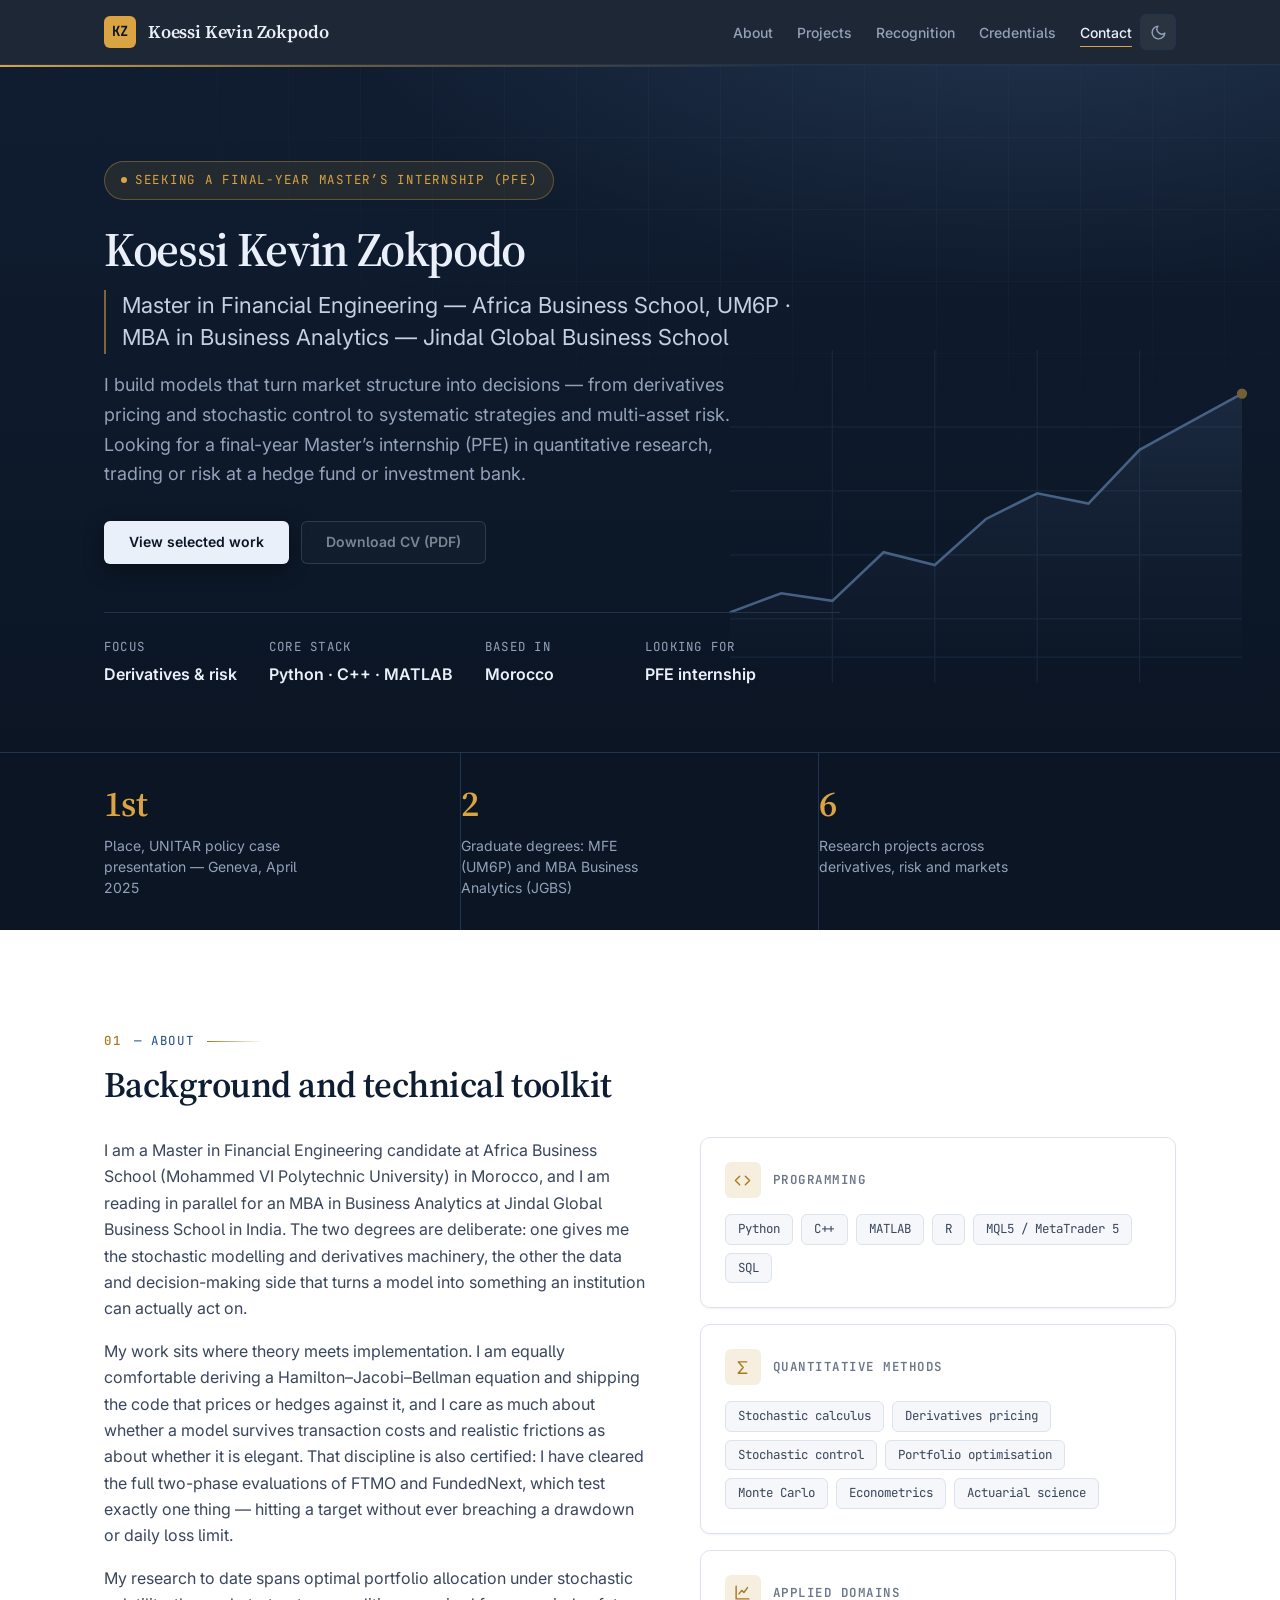
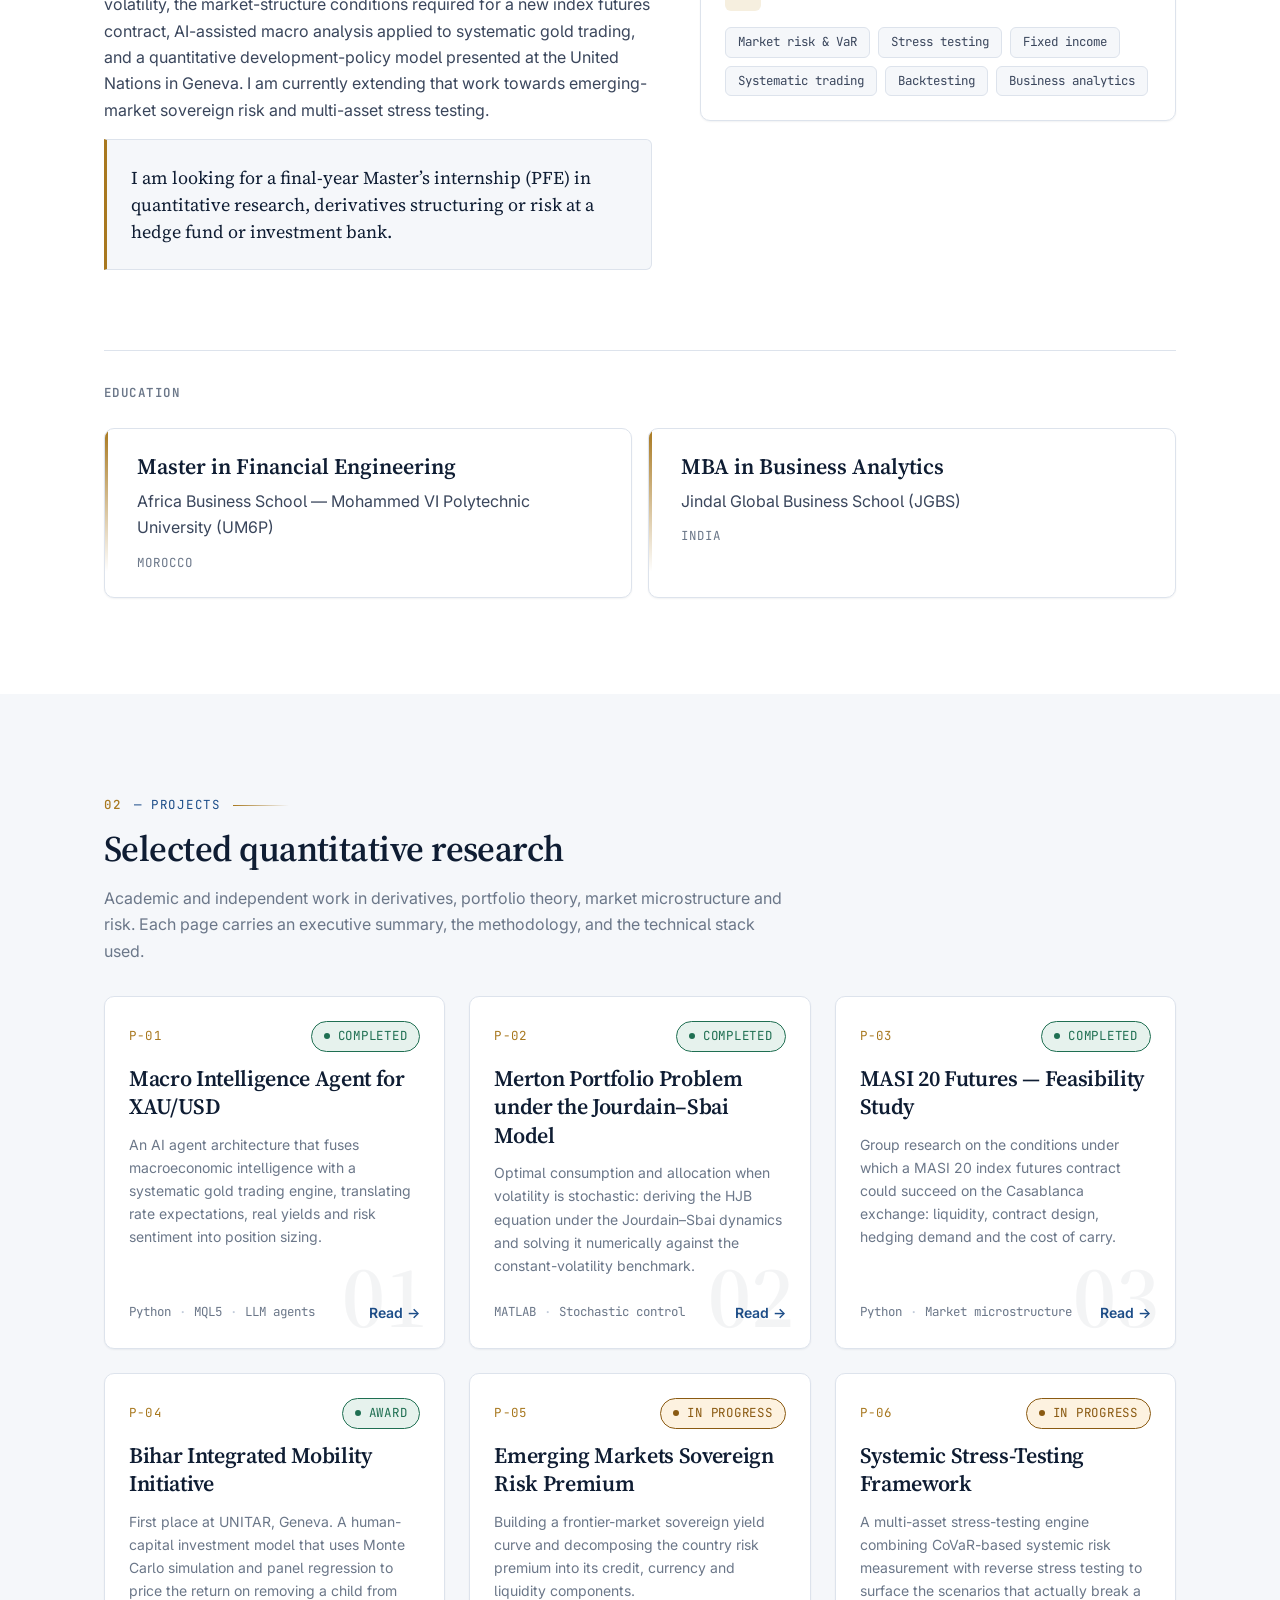
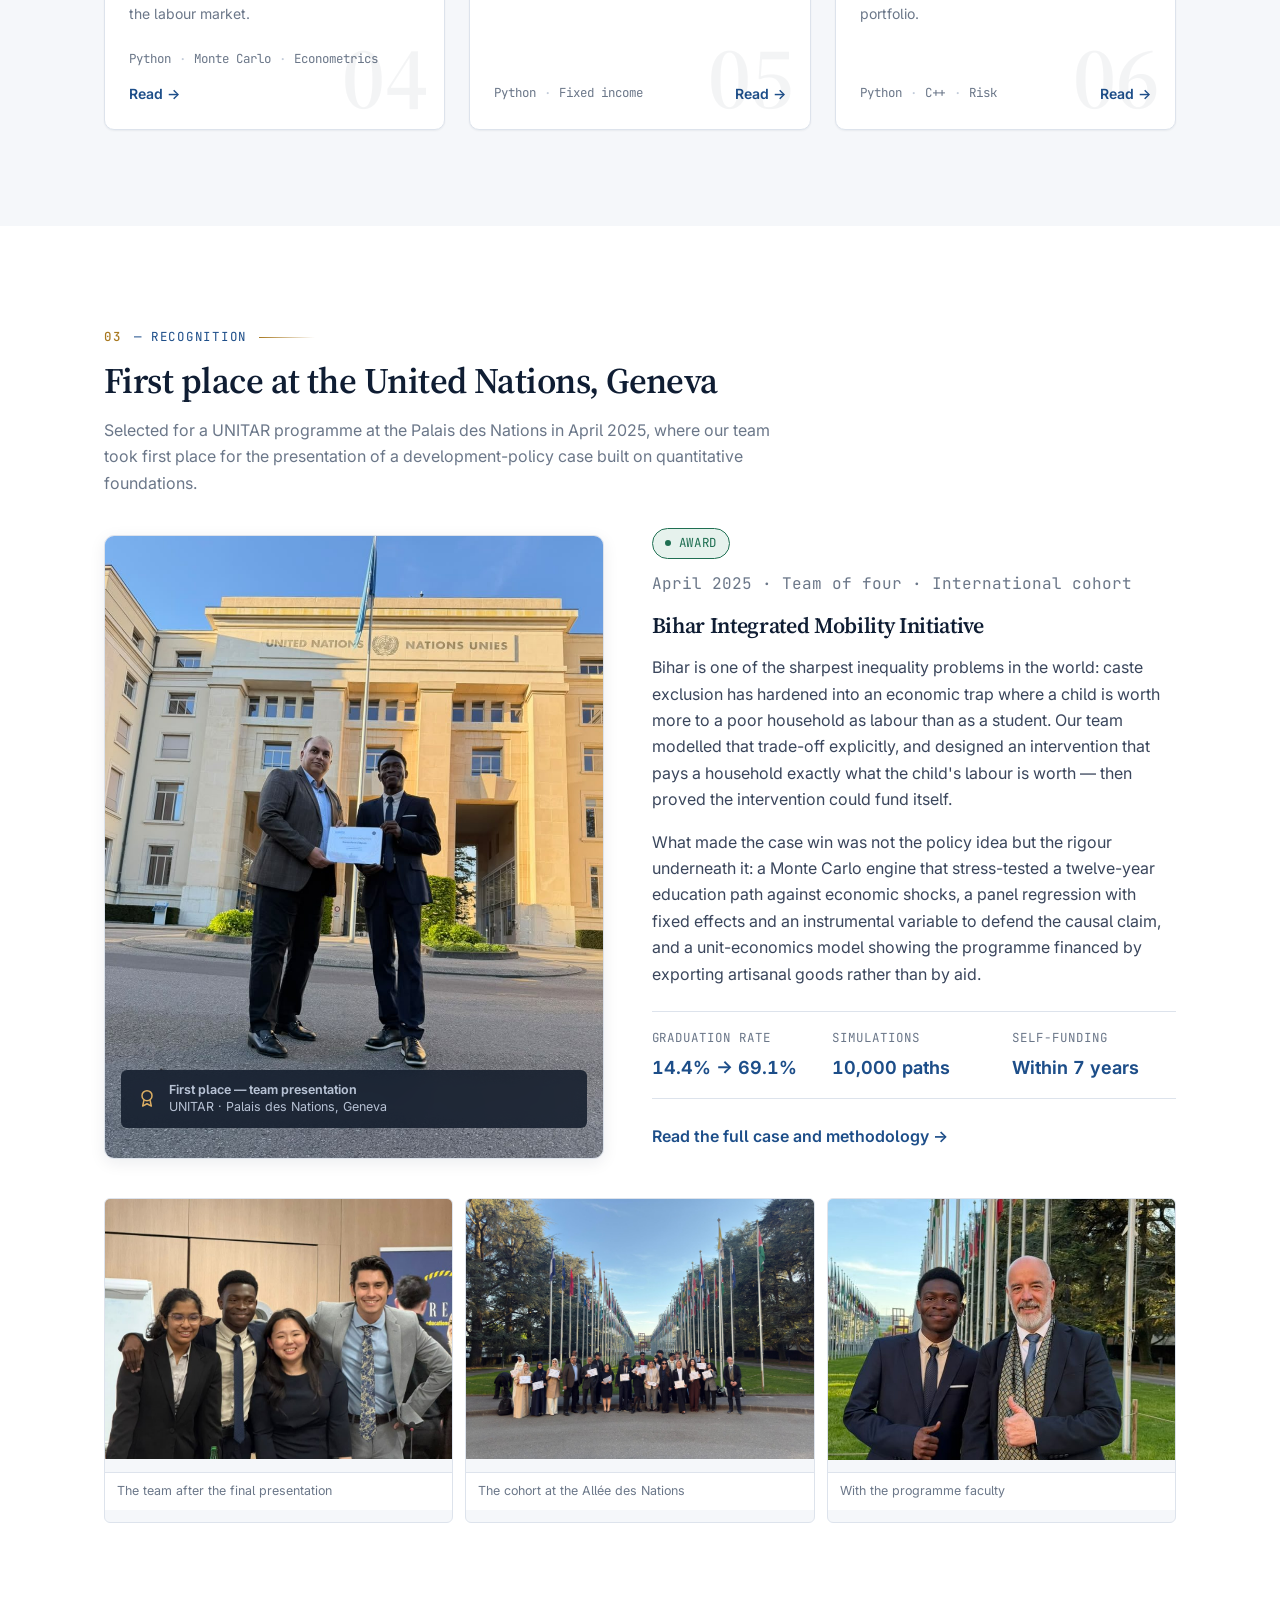
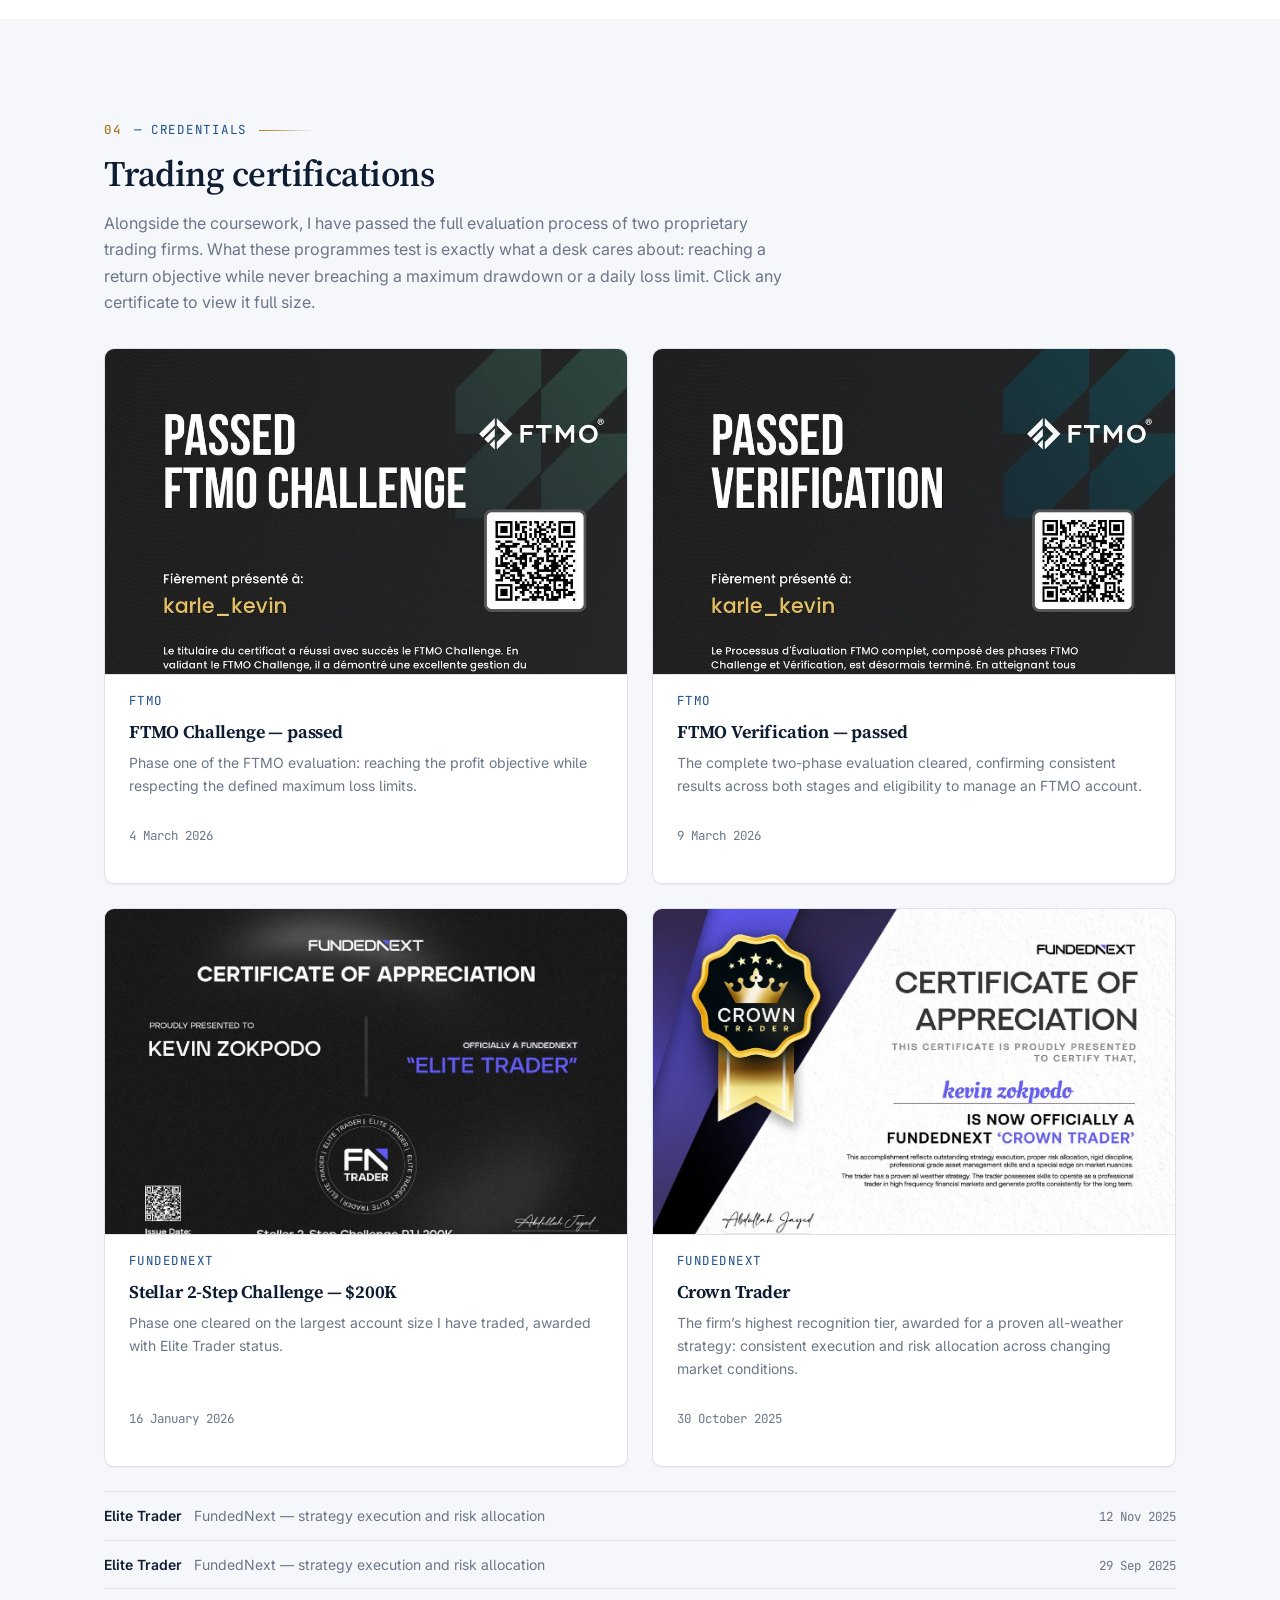
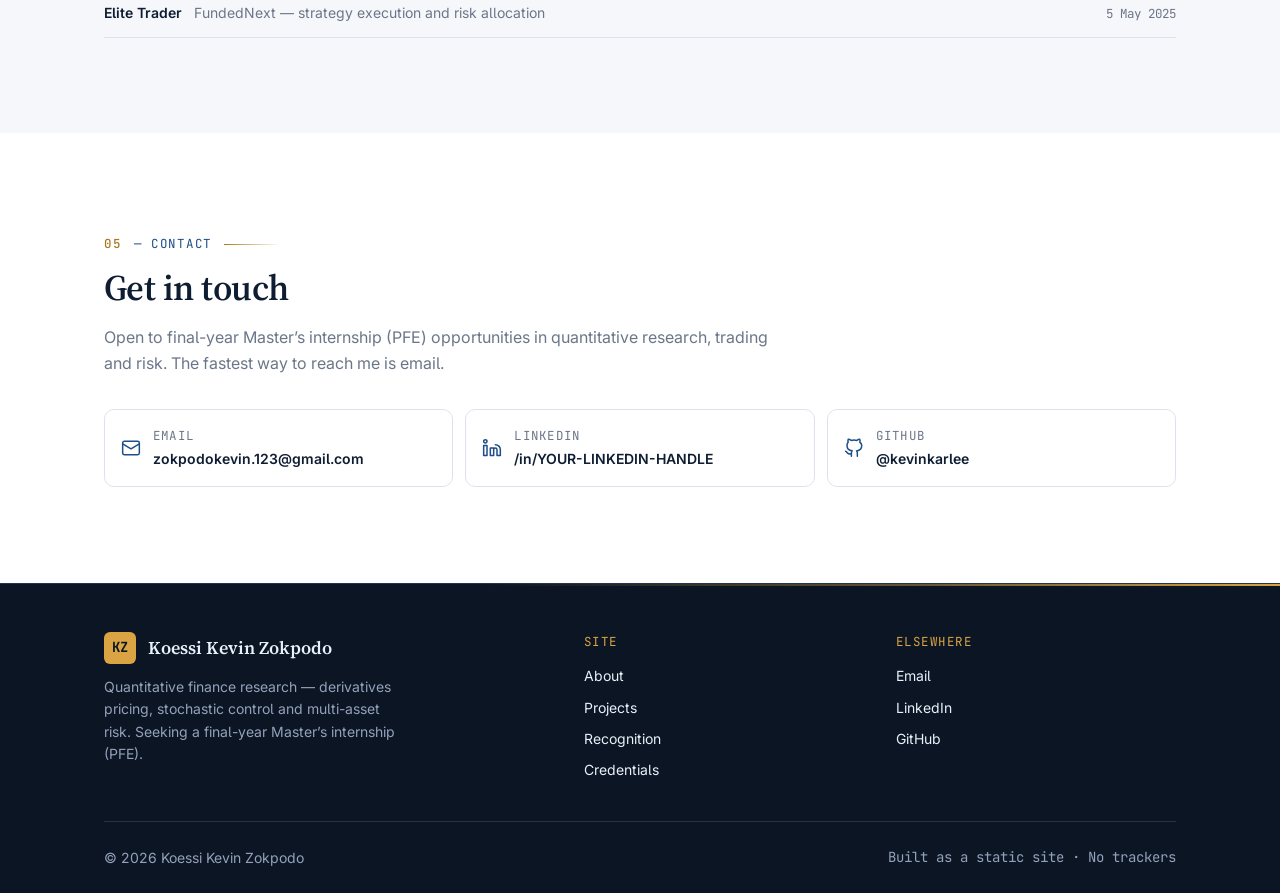
==== index.html @ e5d78096 "Initial portfolio site Static quant-finance portfolio: hand-written HTML, CSS and vanilla JS with no" ====
<!DOCTYPE html>
<html lang="en" data-theme="light" class="no-js">
<head>
<meta charset="utf-8">
<meta name="viewport" content="width=device-width, initial-scale=1">

<!-- ==========================================================================
     SEO
     ------------------------------------------------------------------------
     BEFORE PUBLISHING: replace every occurrence of
       https://quantstuffs.com   -> your real Cloudflare Pages / custom domain
       YOUR-LINKEDIN-HANDLE            -> your LinkedIn vanity URL
       kevinkarlee              -> your GitHub username
       zokpodokevin.123@gmail.com          -> your contact email
     A find-and-replace across the repo covers all pages at once.
     ========================================================================== -->
<title>Koessi Kevin Zokpodo | Quantitative Finance Portfolio</title>
<meta name="description" content="Quantitative finance portfolio of Koessi Kevin Zokpodo: MFE candidate at Africa Business School (UM6P) and MBA in Business Analytics at Jindal Global Business School. Derivatives pricing, stochastic control, portfolio optimisation and systematic trading research.">
<meta name="author" content="Koessi Kevin Zokpodo">
<link rel="canonical" href="https://quantstuffs.com/">

<!-- Open Graph - controls the LinkedIn / Slack / WhatsApp link preview.
     og:image must be an ABSOLUTE URL: relative paths are ignored by scrapers. -->
<meta property="og:type" content="website">
<meta property="og:site_name" content="Koessi Kevin Zokpodo">
<meta property="og:title" content="Koessi Kevin Zokpodo | Quantitative Finance Portfolio">
<meta property="og:description" content="MFE candidate (UM6P) and MBA in Business Analytics (JGBS). Derivatives pricing, stochastic control, systematic trading. First place at UNITAR, Geneva.">
<meta property="og:url" content="https://quantstuffs.com/">
<meta property="og:image" content="https://quantstuffs.com/assets/img/og-image.png">
<meta property="og:image:width" content="1200">
<meta property="og:image:height" content="630">
<meta property="og:image:alt" content="Koessi Kevin Zokpodo - quantitative finance portfolio">
<meta property="og:locale" content="en_GB">

<meta name="twitter:card" content="summary_large_image">
<meta name="twitter:title" content="Koessi Kevin Zokpodo | Quantitative Finance Portfolio">
<meta name="twitter:description" content="MFE candidate (UM6P) and MBA in Business Analytics (JGBS). Derivatives pricing, stochastic control and systematic trading.">
<meta name="twitter:image" content="https://quantstuffs.com/assets/img/og-image.png">

<!-- Icons & browser chrome -->
<link rel="icon" href="assets/img/favicon.svg" type="image/svg+xml">
<meta name="theme-color" content="#ffffff">

<!-- Fonts: Inter for text, JetBrains Mono for labels and figures.
     `display=swap` means the page renders in the system fallback first and
     never blocks on the network. -->
<link rel="preconnect" href="https://fonts.googleapis.com">
<link rel="preconnect" href="https://fonts.gstatic.com" crossorigin>
<link rel="stylesheet" href="https://fonts.googleapis.com/css2?family=Inter:wght@400;500;600;700&family=JetBrains+Mono:wght@400;500&family=Source+Serif+4:opsz,wght@8..60,400;8..60,600;8..60,700&display=swap">

<!-- Styles -->
<link rel="stylesheet" href="assets/css/style.css">

<!-- Theme script is intentionally NOT deferred: it must run before the first
     paint so dark-mode visitors never see a white flash. -->
<script src="assets/js/theme.js"></script>
<script src="assets/js/main.js" defer></script>

<!-- Structured data: helps search engines associate the site with a person. -->
<script type="application/ld+json">
{
  "@context": "https://schema.org",
  "@type": "Person",
  "name": "Koessi Kevin Zokpodo",
  "alternateName": "Karle",
  "url": "https://quantstuffs.com/",
  "jobTitle": "Master in Financial Engineering candidate",
  "description": "Quantitative finance student specialising in derivatives pricing, stochastic control and systematic trading.",
  "knowsAbout": [
    "Stochastic calculus", "Derivatives pricing", "Portfolio optimisation",
    "Actuarial science", "Systematic trading", "Risk management",
    "Business analytics", "Monte Carlo simulation"
  ],
  "alumniOf": [
    { "@type": "CollegeOrUniversity", "name": "Africa Business School, Mohammed VI Polytechnic University (UM6P)" },
    { "@type": "CollegeOrUniversity", "name": "Jindal Global Business School" }
  ]
}
</script>
</head>

<body>
<a class="skip-link" href="#main">Skip to content</a>

<!-- ==========================================================================
     Header
     ========================================================================== -->
<header class="site-header">
  <div class="container site-header__inner">
    <a class="brand" href="index.html">
      <span class="brand__mark" aria-hidden="true">KZ</span>
      <span>Koessi Kevin Zokpodo</span>
    </a>

    <nav class="nav" aria-label="Primary">
      <ul class="nav__list" id="primary-nav">
        <li><a class="nav__link" href="#about">About</a></li>
        <li><a class="nav__link" href="#projects">Projects</a></li>
        <li><a class="nav__link" href="#recognition">Recognition</a></li>
        <li><a class="nav__link" href="#credentials">Credentials</a></li>
        <li><a class="nav__link" href="#contact">Contact</a></li>
      </ul>

      <!-- Dark / light toggle -->
      <button class="icon-btn" type="button" data-theme-toggle aria-label="Switch to dark mode">
        <svg class="icon-moon" width="17" height="17" viewBox="0 0 24 24" fill="none"
             stroke="currentColor" stroke-width="2" stroke-linecap="round"
             stroke-linejoin="round" aria-hidden="true">
          <path d="M21 12.79A9 9 0 1 1 11.21 3 7 7 0 0 0 21 12.79z"/>
        </svg>
        <svg class="icon-sun" width="17" height="17" viewBox="0 0 24 24" fill="none"
             stroke="currentColor" stroke-width="2" stroke-linecap="round"
             stroke-linejoin="round" aria-hidden="true">
          <circle cx="12" cy="12" r="4"/>
          <path d="M12 2v2M12 20v2M4.9 4.9l1.4 1.4M17.7 17.7l1.4 1.4M2 12h2M20 12h2M4.9 19.1l1.4-1.4M17.7 6.3l1.4-1.4"/>
        </svg>
      </button>

      <!-- Mobile menu button (hidden above 780px by CSS) -->
      <button class="icon-btn nav__toggle" type="button" data-nav-toggle
              aria-expanded="false" aria-controls="primary-nav" aria-label="Toggle navigation">
        <svg width="17" height="17" viewBox="0 0 24 24" fill="none" stroke="currentColor"
             stroke-width="2" stroke-linecap="round" aria-hidden="true">
          <path d="M3 6h18M3 12h18M3 18h18"/>
        </svg>
      </button>
    </nav>
  </div>
</header>

<main id="main">

  <!-- ========================================================================
       Hero
       ======================================================================== -->
  <section class="hero">
    <div class="container">

     <!-- Decorative only: an equity curve motif balancing the empty right
          half of the masthead. Hidden below 1100px by the stylesheet. -->
     <svg class="hero__motif" viewBox="0 0 400 260" fill="none"
          xmlns="http://www.w3.org/2000/svg" aria-hidden="true" focusable="false">
       <defs>
         <linearGradient id="motifFade" x1="0" y1="0" x2="0" y2="1">
           <stop offset="0%"   stop-color="currentColor" stop-opacity="0.22"/>
           <stop offset="100%" stop-color="currentColor" stop-opacity="0"/>
         </linearGradient>
       </defs>
       <g class="motif-grid">
         <path d="M0 60h400M0 110h400M0 160h400M0 210h400"/>
         <path d="M80 0v260M160 0v260M240 0v260M320 0v260"/>
       </g>
       <path class="motif-area"
             d="M0 205 L40 190 L80 196 L120 158 L160 168 L200 132 L240 112 L280 120 L320 78 L360 56 L400 34 L400 260 L0 260 Z"/>
       <path class="motif-line"
             d="M0 205 L40 190 L80 196 L120 158 L160 168 L200 132 L240 112 L280 120 L320 78 L360 56 L400 34"/>
       <circle class="motif-point" cx="400" cy="34" r="4"/>
       <path class="motif-base" d="M0 240h400"/>
     </svg>

     <div class="hero__inner">
      <p class="hero__eyebrow">Seeking a final-year Master&rsquo;s internship (PFE)</p>

      <h1 class="hero__name">Koessi Kevin Zokpodo</h1>

      <p class="hero__title">
        Master in Financial Engineering &mdash; Africa Business School, UM6P
        &middot; MBA in Business Analytics &mdash; Jindal Global Business School
      </p>

      <p class="hero__pitch">
        I build models that turn market structure into decisions &mdash; from
        derivatives pricing and stochastic control to systematic strategies and
        multi-asset risk. Looking for a final-year Master&rsquo;s internship
        (PFE) in quantitative research, trading or risk at a hedge fund or
        investment bank.
      </p>

      <div class="hero__actions">
        <a class="btn btn--primary" href="#projects">View selected work</a>
        <!-- TODO: drop your CV at assets/docs/cv-koessi-kevin-zokpodo.pdf,
             then remove the `btn--pending` class below to activate this link. -->
        <a class="btn btn--ghost btn--pending" href="assets/docs/cv-koessi-kevin-zokpodo.pdf"
           aria-disabled="true">
          Download CV (PDF)
        </a>
      </div>

      <dl class="hero__facts">
        <div class="hero__fact">
          <dt>Focus</dt>
          <dd>Derivatives &amp; risk</dd>
        </div>
        <div class="hero__fact">
          <dt>Core stack</dt>
          <dd>Python &middot; C++ &middot; MATLAB</dd>
        </div>
        <div class="hero__fact">
          <dt>Based in</dt>
          <dd>Morocco</dd>
        </div>
        <!-- TODO: replace with the exact months of your PFE window. -->
        <div class="hero__fact">
          <dt>Looking for</dt>
          <dd>PFE internship</dd>
        </div>
      </dl>
     </div>
    </div>
  </section>

  <!-- ========================================================================
       Stat band - the three-second read
       ======================================================================== -->
  <section class="stat-band" aria-label="Key figures">
    <div class="container">
      <div class="stat-band__grid">
        <div class="stat">
          <span class="stat__value">1st</span>
          <span class="stat__label">Place, UNITAR policy case presentation &mdash; Geneva, April 2025</span>
        </div>
        <div class="stat">
          <span class="stat__value">2</span>
          <span class="stat__label">Graduate degrees: MFE (UM6P) and MBA Business Analytics (JGBS)</span>
        </div>
        <div class="stat">
          <span class="stat__value">6</span>
          <span class="stat__label">Research projects across derivatives, risk and markets</span>
        </div>
      </div>
    </div>
  </section>

  <!-- ========================================================================
       About
       ======================================================================== -->
  <section class="section" id="about">
    <div class="container">
      <div class="section__head" data-reveal>
        <p class="section__eyebrow"><span class="num">01</span> &mdash; About</p>
        <h2 class="section__title">Background and technical toolkit</h2>
      </div>

      <div class="about" data-reveal>
        <!-- Left column: the narrative -->
        <div class="prose">
          <p>
            I am a Master in Financial Engineering candidate at Africa Business
            School (Mohammed VI Polytechnic University) in Morocco, and I am
            reading in parallel for an MBA in Business Analytics at Jindal
            Global Business School in India. The two degrees are deliberate: one
            gives me the stochastic modelling and derivatives machinery, the
            other the data and decision-making side that turns a model into
            something an institution can actually act on.
          </p>
          <p>
            My work sits where theory meets implementation. I am equally
            comfortable deriving a Hamilton&ndash;Jacobi&ndash;Bellman equation
            and shipping the code that prices or hedges against it, and I care
            as much about whether a model survives transaction costs and
            realistic frictions as about whether it is elegant. That discipline
            is also certified: I have cleared the full two-phase evaluations of
            FTMO and FundedNext, which test exactly one thing &mdash; hitting a
            target without ever breaching a drawdown or daily loss limit.
          </p>
          <p>
            My research to date spans optimal portfolio allocation under
            stochastic volatility, the market-structure conditions required for
            a new index futures contract, AI-assisted macro analysis applied to
            systematic gold trading, and a quantitative development-policy model
            presented at the United Nations in Geneva. I am currently extending
            that work towards emerging-market sovereign risk and multi-asset
            stress testing.
          </p>

          <p class="about__statement">
            I am looking for a final-year Master&rsquo;s internship (PFE) in
            quantitative research, derivatives structuring or risk at a hedge
            fund or investment bank.
          </p>
        </div>

        <!-- Right column: the toolkit.
             To add a skill, drop one <li class="chip"> into the right card. -->
        <div class="toolkit">

          <div class="toolkit-card">
            <div class="toolkit-card__head">
              <span class="toolkit-card__icon" aria-hidden="true">
                <svg width="17" height="17" viewBox="0 0 24 24" fill="none" stroke="currentColor"
                     stroke-width="2" stroke-linecap="round" stroke-linejoin="round">
                  <path d="m8 6-6 6 6 6M16 6l6 6-6 6"/>
                </svg>
              </span>
              <h3 class="toolkit-card__title">Programming</h3>
            </div>
            <ul class="chips">
              <li class="chip">Python</li>
              <li class="chip">C++</li>
              <li class="chip">MATLAB</li>
              <li class="chip">R</li>
              <li class="chip">MQL5 / MetaTrader 5</li>
              <li class="chip">SQL</li>
            </ul>
          </div>

          <div class="toolkit-card">
            <div class="toolkit-card__head">
              <span class="toolkit-card__icon" aria-hidden="true">
                <svg width="17" height="17" viewBox="0 0 24 24" fill="none" stroke="currentColor"
                     stroke-width="2" stroke-linecap="round" stroke-linejoin="round">
                  <path d="M18 4H6l7 8-7 8h12"/>
                </svg>
              </span>
              <h3 class="toolkit-card__title">Quantitative methods</h3>
            </div>
            <ul class="chips">
              <li class="chip">Stochastic calculus</li>
              <li class="chip">Derivatives pricing</li>
              <li class="chip">Stochastic control</li>
              <li class="chip">Portfolio optimisation</li>
              <li class="chip">Monte Carlo</li>
              <li class="chip">Econometrics</li>
              <li class="chip">Actuarial science</li>
            </ul>
          </div>

          <div class="toolkit-card">
            <div class="toolkit-card__head">
              <span class="toolkit-card__icon" aria-hidden="true">
                <svg width="17" height="17" viewBox="0 0 24 24" fill="none" stroke="currentColor"
                     stroke-width="2" stroke-linecap="round" stroke-linejoin="round">
                  <path d="M3 3v18h18"/><path d="m7 14 4-5 3 3 5-7"/>
                </svg>
              </span>
              <h3 class="toolkit-card__title">Applied domains</h3>
            </div>
            <ul class="chips">
              <li class="chip">Market risk &amp; VaR</li>
              <li class="chip">Stress testing</li>
              <li class="chip">Fixed income</li>
              <li class="chip">Systematic trading</li>
              <li class="chip">Backtesting</li>
              <li class="chip">Business analytics</li>
            </ul>
          </div>

        </div>
      </div>

      <!-- Education, full width beneath the two columns -->
      <div class="edu" data-reveal>
        <h3 class="skill-group__title">Education</h3>
        <div class="edu__grid">
          <article class="edu-card">
            <h4 class="edu-card__degree">Master in Financial Engineering</h4>
            <p class="edu-card__school">
              Africa Business School &mdash; Mohammed VI Polytechnic University (UM6P)
            </p>
            <p class="edu-card__meta">Morocco</p>
          </article>

          <article class="edu-card">
            <h4 class="edu-card__degree">MBA in Business Analytics</h4>
            <p class="edu-card__school">
              Jindal Global Business School (JGBS)
            </p>
            <p class="edu-card__meta">India</p>
          </article>
        </div>
      </div>
  </section>

  <!-- ========================================================================
       Projects
       ------------------------------------------------------------------------
       TO ADD A PROJECT:
         1. copy projects/_template.html to projects/your-project.html
         2. copy one <article class="card" data-index="NN"> block below and edit
            it - `data-index` is the faint numeral watermarked in the corner
       The grid is `auto-fill`, so any number of cards lays out correctly.
       ======================================================================== -->
  <section class="section section--subtle" id="projects">
    <div class="container">
      <div class="section__head" data-reveal>
        <p class="section__eyebrow"><span class="num">02</span> &mdash; Projects</p>
        <h2 class="section__title">Selected quantitative research</h2>
        <p class="section__intro">
          Academic and independent work in derivatives, portfolio theory, market
          microstructure and risk. Each page carries an executive summary, the
          methodology, and the technical stack used.
        </p>
      </div>

      <div class="grid" data-reveal>

        <!-- ---------------------------------------------------------------- -->
        <article class="card" data-index="01">
          <div class="card__top">
            <span class="card__index">P-01</span>
            <span class="badge badge--done"><span class="badge__dot" aria-hidden="true"></span>Completed</span>
          </div>
          <h3 class="card__title">
            <a class="card__link" href="projects/macro-intelligence-agent-xauusd.html">
              Macro Intelligence Agent for XAU/USD
            </a>
          </h3>
          <p class="card__desc">
            An AI agent architecture that fuses macroeconomic intelligence with a
            systematic gold trading engine, translating rate expectations, real
            yields and risk sentiment into position sizing.
          </p>
          <div class="card__foot">
            <ul class="card__tags">
              <li class="card__tag">Python</li>
              <li class="card__tag">MQL5</li>
              <li class="card__tag">LLM agents</li>
            </ul>
            <span class="card__cue" aria-hidden="true">Read &rarr;</span>
          </div>
        </article>

        <!-- ---------------------------------------------------------------- -->
        <article class="card" data-index="02">
          <div class="card__top">
            <span class="card__index">P-02</span>
            <span class="badge badge--done"><span class="badge__dot" aria-hidden="true"></span>Completed</span>
          </div>
          <h3 class="card__title">
            <a class="card__link" href="projects/merton-portfolio-jourdain-sbai.html">
              Merton Portfolio Problem under the Jourdain&ndash;Sbai Model
            </a>
          </h3>
          <p class="card__desc">
            Optimal consumption and allocation when volatility is stochastic:
            deriving the HJB equation under the Jourdain&ndash;Sbai dynamics and
            solving it numerically against the constant-volatility benchmark.
          </p>
          <div class="card__foot">
            <ul class="card__tags">
              <li class="card__tag">MATLAB</li>
              <li class="card__tag">Stochastic control</li>
            </ul>
            <span class="card__cue" aria-hidden="true">Read &rarr;</span>
          </div>
        </article>

        <!-- ---------------------------------------------------------------- -->
        <article class="card" data-index="03">
          <div class="card__top">
            <span class="card__index">P-03</span>
            <span class="badge badge--done"><span class="badge__dot" aria-hidden="true"></span>Completed</span>
          </div>
          <h3 class="card__title">
            <a class="card__link" href="projects/masi-20-futures-feasibility.html">
              MASI 20 Futures &mdash; Feasibility Study
            </a>
          </h3>
          <p class="card__desc">
            Group research on the conditions under which a MASI 20 index futures
            contract could succeed on the Casablanca exchange: liquidity,
            contract design, hedging demand and the cost of carry.
          </p>
          <div class="card__foot">
            <ul class="card__tags">
              <li class="card__tag">Python</li>
              <li class="card__tag">Market microstructure</li>
            </ul>
            <span class="card__cue" aria-hidden="true">Read &rarr;</span>
          </div>
        </article>

        <!-- ---------------------------------------------------------------- -->
        <article class="card" data-index="04">
          <div class="card__top">
            <span class="card__index">P-04</span>
            <span class="badge badge--done"><span class="badge__dot" aria-hidden="true"></span>Award</span>
          </div>
          <h3 class="card__title">
            <a class="card__link" href="projects/bihar-integrated-mobility-initiative.html">
              Bihar Integrated Mobility Initiative
            </a>
          </h3>
          <p class="card__desc">
            First place at UNITAR, Geneva. A human-capital investment model that
            uses Monte Carlo simulation and panel regression to price the return
            on removing a child from the labour market.
          </p>
          <div class="card__foot">
            <ul class="card__tags">
              <li class="card__tag">Python</li>
              <li class="card__tag">Monte Carlo</li>
              <li class="card__tag">Econometrics</li>
            </ul>
            <span class="card__cue" aria-hidden="true">Read &rarr;</span>
          </div>
        </article>

        <!-- ---------------------------------------------------------------- -->
        <article class="card" data-index="05">
          <div class="card__top">
            <span class="card__index">P-05</span>
            <span class="badge badge--wip"><span class="badge__dot" aria-hidden="true"></span>In progress</span>
          </div>
          <h3 class="card__title">
            <a class="card__link" href="projects/em-sovereign-risk-premium.html">
              Emerging Markets Sovereign Risk Premium
            </a>
          </h3>
          <p class="card__desc">
            Building a frontier-market sovereign yield curve and decomposing the
            country risk premium into its credit, currency and liquidity
            components.
          </p>
          <div class="card__foot">
            <ul class="card__tags">
              <li class="card__tag">Python</li>
              <li class="card__tag">Fixed income</li>
            </ul>
            <span class="card__cue" aria-hidden="true">Read &rarr;</span>
          </div>
        </article>

        <!-- ---------------------------------------------------------------- -->
        <article class="card" data-index="06">
          <div class="card__top">
            <span class="card__index">P-06</span>
            <span class="badge badge--wip"><span class="badge__dot" aria-hidden="true"></span>In progress</span>
          </div>
          <h3 class="card__title">
            <a class="card__link" href="projects/systemic-stress-testing-framework.html">
              Systemic Stress-Testing Framework
            </a>
          </h3>
          <p class="card__desc">
            A multi-asset stress-testing engine combining CoVaR-based systemic
            risk measurement with reverse stress testing to surface the scenarios
            that actually break a portfolio.
          </p>
          <div class="card__foot">
            <ul class="card__tags">
              <li class="card__tag">Python</li>
              <li class="card__tag">C++</li>
              <li class="card__tag">Risk</li>
            </ul>
            <span class="card__cue" aria-hidden="true">Read &rarr;</span>
          </div>
        </article>

      </div>
    </div>
  </section>

  <!-- ========================================================================
       Recognition - United Nations, Geneva
       ------------------------------------------------------------------------
       TODO: name your team-mates here if you want them credited.
       ======================================================================== -->
  <section class="section" id="recognition">
    <div class="container">
      <div class="section__head" data-reveal>
        <p class="section__eyebrow"><span class="num">03</span> &mdash; Recognition</p>
        <h2 class="section__title">First place at the United Nations, Geneva</h2>
        <p class="section__intro">
          Selected for a UNITAR programme at the Palais des Nations in April
          2025, where our team took first place for the presentation of a
          development-policy case built on quantitative foundations.
        </p>
      </div>

      <div class="feature" data-reveal>
        <!-- Photo -->
        <div class="feature__media">
          <img src="assets/img/geneva/un-certificate.jpg"
               alt="Koessi Kevin Zokpodo receiving a certificate in front of the Palais des Nations, United Nations Geneva"
               width="960" height="1280" loading="lazy" decoding="async">
          <p class="feature__ribbon">
            <svg width="20" height="20" viewBox="0 0 24 24" fill="none" stroke="currentColor"
                 stroke-width="1.8" stroke-linecap="round" stroke-linejoin="round" aria-hidden="true">
              <circle cx="12" cy="8" r="6"/>
              <path d="m8.2 13.9-1.4 6.6 5.2-2.8 5.2 2.8-1.4-6.6"/>
            </svg>
            <span>
              <strong>First place &mdash; team presentation</strong>
              <span>UNITAR &middot; Palais des Nations, Geneva</span>
            </span>
          </p>
        </div>

        <!-- Copy -->
        <div>
          <div class="feature__meta">
            <span class="badge badge--done"><span class="badge__dot" aria-hidden="true"></span>Award</span>
            <span class="mono text-muted">April 2025 &middot; Team of four &middot; International cohort</span>
          </div>

          <h3 class="section__title" style="font-size: var(--fs-xl)">
            Bihar Integrated Mobility Initiative
          </h3>

          <div class="prose">
            <p>
              Bihar is one of the sharpest inequality problems in the world: caste
              exclusion has hardened into an economic trap where a child is worth
              more to a poor household as labour than as a student. Our team
              modelled that trade-off explicitly, and designed an intervention
              that pays a household exactly what the child's labour is worth
              &mdash; then proved the intervention could fund itself.
            </p>
            <p>
              What made the case win was not the policy idea but the rigour
              underneath it: a Monte Carlo engine that stress-tested a twelve-year
              education path against economic shocks, a panel regression with
              fixed effects and an instrumental variable to defend the causal
              claim, and a unit-economics model showing the programme financed by
              exporting artisanal goods rather than by aid.
            </p>
          </div>

          <dl class="feature__figures">
            <div class="feature__figure">
              <dt>Graduation rate</dt>
              <dd>14.4% &rarr; 69.1%</dd>
            </div>
            <div class="feature__figure">
              <dt>Simulations</dt>
              <dd>10,000 paths</dd>
            </div>
            <div class="feature__figure">
              <dt>Self-funding</dt>
              <dd>Within 7 years</dd>
            </div>
          </dl>

          <p>
            <a class="link-arrow" href="projects/bihar-integrated-mobility-initiative.html">
              Read the full case and methodology
            </a>
          </p>
        </div>
      </div>

      <!-- Photo gallery. Click any image to open it full size. -->
      <ul class="gallery" data-reveal>
        <li class="gallery__item" data-lightbox="Our team after the final presentation, UNITAR session in Geneva"
            tabindex="0" role="button" aria-label="Open photo: team after the final presentation">
          <img src="assets/img/geneva/team.jpg"
               alt="The four-person team after the final presentation at the UNITAR session"
               width="960" height="1280" loading="lazy" decoding="async">
          <p class="gallery__caption">The team after the final presentation</p>
        </li>

        <li class="gallery__item" data-lightbox="The full cohort at the Allee des Nations, United Nations Geneva"
            tabindex="0" role="button" aria-label="Open photo: cohort at the Allee des Nations">
          <img src="assets/img/geneva/allee-des-nations.jpg"
               alt="The full international cohort holding certificates at the Allee des Nations, United Nations Geneva"
               width="1800" height="1350" loading="lazy" decoding="async">
          <p class="gallery__caption">The cohort at the Allée des Nations</p>
        </li>

        <li class="gallery__item" data-lightbox="At the Allee des Nations with the programme faculty"
            tabindex="0" role="button" aria-label="Open photo: with the programme faculty">
          <img src="assets/img/geneva/flags-portrait.jpg"
               alt="Koessi Kevin Zokpodo with a member of the programme faculty at the Allee des Nations"
               width="675" height="1200" loading="lazy" decoding="async">
          <p class="gallery__caption">With the programme faculty</p>
        </li>
      </ul>
    </div>
  </section>

  <!-- ========================================================================
       Credentials - trading certifications
       ------------------------------------------------------------------------
       Ordered by what a trading or risk desk actually cares about:
         1. a complete two-phase evaluation under hard risk limits
         2. the largest account size traded
         3. the performance tiers awarded on top
       ======================================================================== -->
  <section class="section section--subtle" id="credentials">
    <div class="container">
      <div class="section__head" data-reveal>
        <p class="section__eyebrow"><span class="num">04</span> &mdash; Credentials</p>
        <h2 class="section__title">Trading certifications</h2>
        <p class="section__intro">
          Alongside the coursework, I have passed the full evaluation process of
          two proprietary trading firms. What these programmes test is exactly
          what a desk cares about: reaching a return objective while never
          breaching a maximum drawdown or a daily loss limit. Click any
          certificate to view it full size.
        </p>
      </div>

      <div class="cred-groups" data-reveal>

        <!-- 1. FTMO, phase one -->
        <article class="cred">
          <div class="cred__thumb" data-lightbox="FTMO Challenge - passed"
               tabindex="0" role="button" aria-label="Open certificate: FTMO Challenge passed">
            <img src="assets/img/certs/ftmo-challenge.jpg"
                 alt="FTMO certificate confirming the FTMO Challenge was passed"
                 width="1000" height="1000" loading="lazy" decoding="async">
            <span class="cred__zoom" aria-hidden="true">
              <svg width="15" height="15" viewBox="0 0 24 24" fill="none" stroke="currentColor"
                   stroke-width="2" stroke-linecap="round" stroke-linejoin="round">
                <circle cx="11" cy="11" r="7"/><path d="m20 20-3.5-3.5M11 8v6M8 11h6"/>
              </svg>
            </span>
          </div>
          <div class="cred__body">
            <p class="cred__issuer">FTMO</p>
            <h3 class="cred__title">FTMO Challenge &mdash; passed</h3>
            <p class="cred__desc">
              Phase one of the FTMO evaluation: reaching the profit objective
              while respecting the defined maximum loss limits.
            </p>
            <p class="cred__date">4 March 2026</p>
          </div>
        </article>

        <!-- 2. FTMO, evaluation complete -->
        <article class="cred">
          <div class="cred__thumb" data-lightbox="FTMO Verification - passed, full evaluation process complete"
               tabindex="0" role="button" aria-label="Open certificate: FTMO Verification passed">
            <img src="assets/img/certs/ftmo-verification.jpg"
                 alt="FTMO certificate confirming the Verification phase was passed"
                 width="1000" height="1000" loading="lazy" decoding="async">
            <span class="cred__zoom" aria-hidden="true">
              <svg width="15" height="15" viewBox="0 0 24 24" fill="none" stroke="currentColor"
                   stroke-width="2" stroke-linecap="round" stroke-linejoin="round">
                <circle cx="11" cy="11" r="7"/><path d="m20 20-3.5-3.5M11 8v6M8 11h6"/>
              </svg>
            </span>
          </div>
          <div class="cred__body">
            <p class="cred__issuer">FTMO</p>
            <h3 class="cred__title">FTMO Verification &mdash; passed</h3>
            <p class="cred__desc">
              The complete two-phase evaluation cleared, confirming consistent
              results across both stages and eligibility to manage an FTMO
              account.
            </p>
            <p class="cred__date">9 March 2026</p>
          </div>
        </article>

        <!-- 3. Largest evaluation account -->
        <article class="cred">
          <div class="cred__thumb" data-lightbox="FundedNext Elite Trader - Stellar 2-Step Challenge, 200K account"
               tabindex="0" role="button" aria-label="Open certificate: FundedNext 200K challenge">
            <img src="assets/img/certs/fundednext-elite-200k.jpg"
                 alt="FundedNext Elite Trader certificate for the Stellar 2-Step Challenge on a 200K account"
                 width="1200" height="834" loading="lazy" decoding="async">
            <span class="cred__zoom" aria-hidden="true">
              <svg width="15" height="15" viewBox="0 0 24 24" fill="none" stroke="currentColor"
                   stroke-width="2" stroke-linecap="round" stroke-linejoin="round">
                <circle cx="11" cy="11" r="7"/><path d="m20 20-3.5-3.5M11 8v6M8 11h6"/>
              </svg>
            </span>
          </div>
          <div class="cred__body">
            <p class="cred__issuer">FundedNext</p>
            <h3 class="cred__title">Stellar 2-Step Challenge &mdash; $200K</h3>
            <p class="cred__desc">
              Phase one cleared on the largest account size I have traded,
              awarded with Elite Trader status.
            </p>
            <p class="cred__date">16 January 2026</p>
          </div>
        </article>

        <!-- 4. Top performance tier -->
        <article class="cred">
          <div class="cred__thumb" data-lightbox="FundedNext Crown Trader certificate"
               tabindex="0" role="button" aria-label="Open certificate: FundedNext Crown Trader">
            <img src="assets/img/certs/fundednext-crown.jpg"
                 alt="FundedNext Crown Trader certificate of appreciation"
                 width="1200" height="834" loading="lazy" decoding="async">
            <span class="cred__zoom" aria-hidden="true">
              <svg width="15" height="15" viewBox="0 0 24 24" fill="none" stroke="currentColor"
                   stroke-width="2" stroke-linecap="round" stroke-linejoin="round">
                <circle cx="11" cy="11" r="7"/><path d="m20 20-3.5-3.5M11 8v6M8 11h6"/>
              </svg>
            </span>
          </div>
          <div class="cred__body">
            <p class="cred__issuer">FundedNext</p>
            <h3 class="cred__title">Crown Trader</h3>
            <p class="cred__desc">
              The firm&rsquo;s highest recognition tier, awarded for a proven
              all-weather strategy: consistent execution and risk allocation
              across changing market conditions.
            </p>
            <p class="cred__date">30 October 2025</p>
          </div>
        </article>

      </div>

      <!-- Repeat awards, listed compactly rather than as three more cards -->
      <ul class="cred-list" data-reveal>
        <li>
          <span class="cred-list__name">Elite Trader</span>
          <span class="text-muted">FundedNext &mdash; strategy execution and risk allocation</span>
          <span class="cred-list__meta">12 Nov 2025</span>
        </li>
        <li>
          <span class="cred-list__name">Elite Trader</span>
          <span class="text-muted">FundedNext &mdash; strategy execution and risk allocation</span>
          <span class="cred-list__meta">29 Sep 2025</span>
        </li>
        <li>
          <span class="cred-list__name">Elite Trader</span>
          <span class="text-muted">FundedNext &mdash; strategy execution and risk allocation</span>
          <span class="cred-list__meta">5 May 2025</span>
        </li>
      </ul>
    </div>
  </section>

  <!-- ========================================================================
       Contact
       ------------------------------------------------------------------------
       TODO: replace the placeholder handles below before publishing.
       ======================================================================== -->
  <section class="section" id="contact">
    <div class="container">
      <div class="section__head" data-reveal>
        <p class="section__eyebrow"><span class="num">05</span> &mdash; Contact</p>
        <h2 class="section__title">Get in touch</h2>
        <p class="section__intro">
          Open to final-year Master&rsquo;s internship (PFE) opportunities in
          quantitative research, trading and risk. The fastest way to reach me
          is email.
        </p>
      </div>

      <ul class="contact-list" data-reveal>
        <li>
          <a class="contact-item" href="mailto:zokpodokevin.123@gmail.com">
            <svg width="20" height="20" viewBox="0 0 24 24" fill="none" stroke="currentColor"
                 stroke-width="1.8" stroke-linecap="round" stroke-linejoin="round" aria-hidden="true">
              <rect x="2" y="4" width="20" height="16" rx="2"/>
              <path d="m22 7-10 6L2 7"/>
            </svg>
            <span>
              <span class="contact-item__label">Email</span>
              <span class="contact-item__value">zokpodokevin.123@gmail.com</span>
            </span>
          </a>
        </li>

        <li>
          <a class="contact-item" href="https://www.linkedin.com/in/YOUR-LINKEDIN-HANDLE"
             target="_blank" rel="noopener noreferrer">
            <svg width="20" height="20" viewBox="0 0 24 24" fill="none" stroke="currentColor"
                 stroke-width="1.8" stroke-linecap="round" stroke-linejoin="round" aria-hidden="true">
              <path d="M16 8a6 6 0 0 1 6 6v7h-4v-7a2 2 0 0 0-4 0v7h-4v-9h4v1.5"/>
              <rect x="2" y="9" width="4" height="12"/>
              <circle cx="4" cy="4" r="2"/>
            </svg>
            <span>
              <span class="contact-item__label">LinkedIn</span>
              <span class="contact-item__value">/in/YOUR-LINKEDIN-HANDLE</span>
            </span>
          </a>
        </li>

        <li>
          <a class="contact-item" href="https://github.com/kevinkarlee"
             target="_blank" rel="noopener noreferrer">
            <svg width="20" height="20" viewBox="0 0 24 24" fill="none" stroke="currentColor"
                 stroke-width="1.8" stroke-linecap="round" stroke-linejoin="round" aria-hidden="true">
              <path d="M9 19c-5 1.5-5-2.5-7-3m14 6v-3.9a3.4 3.4 0 0 0-.9-2.6c3-.3 6.2-1.5 6.2-6.7A5.2 5.2 0 0 0 19 5.1a4.9 4.9 0 0 0-.1-3.6s-1.1-.3-3.6 1.4a12.3 12.3 0 0 0-6.6 0C6.2 1.2 5.1 1.5 5.1 1.5A4.9 4.9 0 0 0 5 5.1a5.2 5.2 0 0 0-1.4 3.6c0 5.2 3.2 6.4 6.2 6.7a3.4 3.4 0 0 0-.9 2.6V22"/>
            </svg>
            <span>
              <span class="contact-item__label">GitHub</span>
              <span class="contact-item__value">@kevinkarlee</span>
            </span>
          </a>
        </li>
      </ul>
    </div>
  </section>

</main>

<!-- ==========================================================================
     Footer
     ========================================================================== -->
<footer class="site-footer">
  <div class="container">
    <div class="site-footer__top">
      <div class="site-footer__brand-col">
        <p class="site-footer__brand">
          <span class="brand__mark" aria-hidden="true">KZ</span>
          Koessi Kevin Zokpodo
        </p>
        <p class="site-footer__tagline">
          Quantitative finance research &mdash; derivatives pricing, stochastic
          control and multi-asset risk. Seeking a final-year Master&rsquo;s
          internship (PFE).
        </p>
      </div>

      <div>
        <p class="site-footer__title">Site</p>
        <ul class="site-footer__list">
          <li><a href="index.html#about">About</a></li>
          <li><a href="index.html#projects">Projects</a></li>
          <li><a href="index.html#recognition">Recognition</a></li>
          <li><a href="index.html#credentials">Credentials</a></li>
        </ul>
      </div>

      <div>
        <p class="site-footer__title">Elsewhere</p>
        <ul class="site-footer__list">
          <li><a href="mailto:zokpodokevin.123@gmail.com">Email</a></li>
          <li><a href="https://www.linkedin.com/in/YOUR-LINKEDIN-HANDLE" target="_blank" rel="noopener noreferrer">LinkedIn</a></li>
          <li><a href="https://github.com/kevinkarlee" target="_blank" rel="noopener noreferrer">GitHub</a></li>
        </ul>
      </div>
    </div>

    <div class="site-footer__inner">
      <p>&copy; <span data-current-year>2026</span> Koessi Kevin Zokpodo</p>
      <p class="mono">Built as a static site &middot; No trackers</p>
    </div>
  </div>
</footer>

</body>
</html>
---- assets/css/style.css ----
/* ==========================================================================
   Koessi Kevin Zokpodo - Quant Portfolio
   Single stylesheet, no framework, no build step.

   Table of contents
   1.  Design tokens (light theme)
   2.  Dark theme overrides
   3.  Base / reset
   4.  Layout primitives (container, section, grid)
   5.  Typography helpers
   6.  Header & navigation
   7.  Hero
   8.  About & skills
   9.  Project cards
   10. Project detail page
   11. Contact
   12. Footer
   13. Buttons, badges, links
   14. Stat band
   15. Feature block
   16. Photo gallery
   17. Credentials (trading certifications)
   18. Lightbox
   19. Scroll reveal
   20. Responsive breakpoints
   21. Motion & accessibility
   ========================================================================== */

/* ==========================================================================
   1. Design tokens (light theme = default)
   Change these values to re-skin the whole site.
   ========================================================================== */
:root {
  /* --- Neutrals: navy / slate / white ---------------------------------- */
  --c-bg:            #ffffff;
  --c-bg-subtle:     #f5f7fa;   /* alternating section background         */
  --c-bg-raised:     #ffffff;   /* cards, panels                          */
  --c-border:        #dde3ec;
  --c-border-strong: #c3ccda;

  --c-text:          #0f1d33;   /* deep navy, used for headings           */
  --c-text-body:     #3a465c;   /* slightly lighter for paragraphs        */
  --c-text-muted:    #6b7789;

  /* --- Accent: restrained steel blue ----------------------------------- */
  --c-accent:        #1d4e89;
  --c-accent-hover:  #163d6d;
  --c-accent-soft:   #e8eff8;   /* tinted background for chips            */

  /* --- Secondary accent: muted gold ------------------------------------
     Used sparingly - figures, section numerals, rules. Navy and gold is the
     institutional pairing; it adds warmth without turning the page into a
     product landing page. */
  --c-gold:      #a8781f;
  --c-gold-soft: #f6efdf;

  /* --- Fixed dark surface ----------------------------------------------
     The hero, the stat band and the footer stay dark in BOTH themes, so the
     page always opens on a deep navy masthead and closes on one. These
     tokens are therefore NOT redefined in the dark-theme block below. */
  --c-ink:        #0b1524;
  --c-ink-2:      #101d31;
  --c-ink-border: #22334c;
  --c-ink-text:   #eaf0f9;
  --c-ink-muted:  #93a2ba;
  --c-ink-accent: #7fa9dd;
  --c-ink-gold:   #d9a441;

  /* --- Status colours --------------------------------------------------- */
  --c-status-done:    #1f6f52;
  --c-status-done-bg: #e6f2ed;
  --c-status-wip:     #8a5a12;
  --c-status-wip-bg:  #fdf2e0;

  /* --- Chart surface (read at runtime by assets/js/charts.js) ----------- */
  --c-chart-bg:      #ffffff;
  --c-chart-grid:    #e6ebf2;
  --c-chart-text:    #3a465c;

  /* --- Typography -------------------------------------------------------
     Inter and JetBrains Mono are loaded from Google Fonts with `display=swap`.
     The system fallbacks below keep the page readable if the fonts are slow,
     blocked, or the visitor is offline. */
  --font-sans: "Inter", "Segoe UI", -apple-system, BlinkMacSystemFont,
               Roboto, "Helvetica Neue", Arial, sans-serif;
  --font-mono: "JetBrains Mono", "SFMono-Regular", "Cascadia Mono", Consolas,
               "Liberation Mono", Menlo, monospace;
  /* Display serif for headings only - the register of a research house
     rather than a product page. Body copy stays sans for legibility. */
  --font-display: "Source Serif 4", Georgia, "Times New Roman", serif;

  --fs-xs:   0.78rem;
  --fs-sm:   0.875rem;
  --fs-base: 1rem;
  --fs-lg:   1.125rem;
  --fs-xl:   1.375rem;
  --fs-2xl:  1.75rem;
  --fs-3xl:  2.25rem;
  --fs-4xl:  3rem;

  /* --- Spacing scale ---------------------------------------------------- */
  --sp-1: 0.25rem;
  --sp-2: 0.5rem;
  --sp-3: 0.75rem;
  --sp-4: 1rem;
  --sp-5: 1.5rem;
  --sp-6: 2rem;
  --sp-7: 3rem;
  --sp-8: 4rem;
  --sp-9: 6rem;

  /* --- Misc ------------------------------------------------------------- */
  --radius:     6px;
  --radius-lg:  10px;
  --shadow-sm:  0 1px 2px rgba(15, 29, 51, 0.06);
  --shadow-md:  0 4px 16px rgba(15, 29, 51, 0.08);
  --maxw:       1120px;
  --maxw-prose: 68ch;
  --transition: 160ms ease;
}

/* ==========================================================================
   2. Dark theme overrides
   Applied when <html data-theme="dark">, set by assets/js/theme.js.
   ========================================================================== */
html[data-theme="dark"] {
  --c-bg:            #0d1626;
  --c-bg-subtle:     #111d31;
  --c-bg-raised:     #152238;
  --c-border:        #24344f;
  --c-border-strong: #3a4d6b;

  --c-text:          #eef2f8;
  --c-text-body:     #b7c2d4;
  --c-text-muted:    #8794a9;

  --c-accent:        #6f9fd8;
  --c-accent-hover:  #8fb6e4;
  --c-accent-soft:   #1a2c47;

  --c-gold:      #dcae63;
  --c-gold-soft: #2b2416;

  --c-status-done:    #6cc3a1;
  --c-status-done-bg: #12302a;
  --c-status-wip:     #dcae63;
  --c-status-wip-bg:  #33280f;

  --c-chart-bg:      #152238;
  --c-chart-grid:    #24344f;
  --c-chart-text:    #b7c2d4;

  --shadow-sm: 0 1px 2px rgba(0, 0, 0, 0.4);
  --shadow-md: 0 4px 18px rgba(0, 0, 0, 0.45);
}

/* ==========================================================================
   3. Base / reset
   ========================================================================== */
*, *::before, *::after { box-sizing: border-box; }

html {
  scroll-behavior: smooth;
  scroll-padding-top: 5rem;      /* offset for the sticky header */
  -webkit-text-size-adjust: 100%;
}

body {
  margin: 0;
  background: var(--c-bg);
  color: var(--c-text-body);
  font-family: var(--font-sans);
  font-size: var(--fs-base);
  line-height: 1.65;
  -webkit-font-smoothing: antialiased;
  /* Contextual alternates on, tabular figures so numbers line up in columns */
  font-feature-settings: "cv05" 1, "calt" 1;
  transition: background-color var(--transition), color var(--transition);
}

/* Headings: display serif, set tight. h4+ stay sans - they are labels. */
h1, h2, h3 {
  font-family: var(--font-display);
  font-weight: 600;
  letter-spacing: -0.015em;
}

img, svg { max-width: 100%; height: auto; display: block; }

a {
  color: var(--c-accent);
  text-decoration: none;
  transition: color var(--transition);
}
a:hover { color: var(--c-accent-hover); text-decoration: underline; }

:focus-visible {
  outline: 2px solid var(--c-accent);
  outline-offset: 2px;
  border-radius: 3px;
}

hr {
  border: 0;
  border-top: 1px solid var(--c-border);
  margin: var(--sp-6) 0;
}

/* Skip link for keyboard users */
.skip-link {
  position: absolute;
  left: -9999px;
  top: 0;
  background: var(--c-accent);
  color: #fff;
  padding: var(--sp-2) var(--sp-4);
  z-index: 100;
}
.skip-link:focus { left: var(--sp-4); top: var(--sp-2); }

/* ==========================================================================
   4. Layout primitives
   ========================================================================== */
.container {
  width: 100%;
  max-width: var(--maxw);
  margin-inline: auto;
  padding-inline: var(--sp-5);
}

.section { padding-block: var(--sp-9); }
.section--subtle { background: var(--c-bg-subtle); }

.section__head { margin-bottom: var(--sp-6); }

/* Small uppercase label above section titles - the "research note" cue */
.section__eyebrow {
  display: inline-flex;
  align-items: center;
  gap: var(--sp-3);
  font-family: var(--font-mono);
  font-size: var(--fs-xs);
  letter-spacing: 0.14em;
  text-transform: uppercase;
  color: var(--c-accent);
  margin: 0 0 var(--sp-3);
}
/* Rule trailing the label, fading out - a section marker in a research note */
.section__eyebrow::after {
  content: "";
  width: 3.5rem;
  height: 1px;
  background: linear-gradient(90deg, var(--c-gold), transparent);
}
/* The leading "01 —" numeral picks up the gold */
.section__eyebrow .num {
  color: var(--c-gold);
  font-weight: 500;
}

.section__title {
  font-size: var(--fs-3xl);
  line-height: 1.15;
  color: var(--c-text);
  margin: 0 0 var(--sp-4);
}

.section__intro {
  max-width: var(--maxw-prose);
  margin: 0;
  color: var(--c-text-muted);
}

/* Generic auto-fit grid used by the project cards.
   New cards simply flow into it - no layout change needed. */
.grid {
  display: grid;
  gap: var(--sp-5);
  grid-template-columns: repeat(auto-fill, minmax(320px, 1fr));
}

/* ==========================================================================
   5. Typography helpers
   ========================================================================== */
.prose { max-width: var(--maxw-prose); }
.prose p  { margin: 0 0 var(--sp-4); }
.prose ul { margin: 0 0 var(--sp-4); padding-left: 1.15rem; }
.prose li { margin-bottom: var(--sp-2); }
.prose li::marker { color: var(--c-accent); }

.mono { font-family: var(--font-mono); }
.text-muted { color: var(--c-text-muted); }

/* ==========================================================================
   6. Header & navigation
   ========================================================================== */
/* Dark in both themes, matching the masthead and the footer. It stays dark
   as it sticks over the light sections, which reads as deliberate branding
   rather than a bar that changes colour halfway down the page. */
.site-header {
  position: sticky;
  top: 0;
  z-index: 50;
  background: color-mix(in srgb, var(--c-ink) 92%, transparent);
  backdrop-filter: saturate(160%) blur(10px);
  border-bottom: 1px solid var(--c-ink-border);
}

.site-header__inner {
  display: flex;
  align-items: center;
  justify-content: space-between;
  gap: var(--sp-4);
  min-height: 4rem;
  position: relative;
}

.brand {
  display: inline-flex;
  align-items: center;
  gap: var(--sp-3);
  font-weight: 600;
  font-family: var(--font-display);
  font-size: var(--fs-lg);
  color: var(--c-ink-text);
  letter-spacing: -0.01em;
}
.brand:hover { text-decoration: none; color: #fff; }

.brand__mark {
  display: grid;
  place-items: center;
  width: 2rem;
  height: 2rem;
  border-radius: var(--radius);
  background: var(--c-ink-gold);
  color: var(--c-ink);
  font-family: var(--font-mono);
  font-size: var(--fs-sm);
  font-weight: 700;
  flex: 0 0 auto;
}

.nav { display: flex; align-items: center; gap: var(--sp-2); }

.nav__list {
  display: flex;
  align-items: center;
  gap: var(--sp-5);
  list-style: none;
  margin: 0;
  padding: 0;
}

/* `display: flex` above would otherwise override the browser's default
   styling for the `hidden` attribute, so the mobile menu could never close. */
.nav__list[hidden] { display: none; }

.nav__link {
  color: var(--c-ink-muted);
  font-size: var(--fs-sm);
  font-weight: 500;
  position: relative;
}
.nav__link:hover { color: var(--c-ink-text); text-decoration: none; }
/* Gold underline grows in on hover and marks the section in view */
.nav__link::after {
  content: "";
  position: absolute;
  left: 0;
  right: 0;
  bottom: -6px;
  height: 1px;
  background: var(--c-ink-gold);
  transform: scaleX(0);
  transition: transform 200ms ease;
}
.nav__link:hover::after,
.nav__link[aria-current]::after { transform: scaleX(1); }
.nav__link[aria-current] { color: var(--c-ink-text); }

/* Icon-only buttons: theme toggle + mobile menu */
.icon-btn {
  display: grid;
  place-items: center;
  width: 2.25rem;
  height: 2.25rem;
  padding: 0;
  border: 1px solid var(--c-ink-border);
  border-radius: var(--radius);
  background: color-mix(in srgb, var(--c-ink-text) 6%, transparent);
  color: var(--c-ink-muted);
  cursor: pointer;
  transition: border-color var(--transition), color var(--transition),
              background-color var(--transition);
}
.icon-btn:hover { border-color: var(--c-ink-gold); color: var(--c-ink-gold); }

/* Show the sun in dark mode, the moon in light mode */
.icon-btn .icon-sun { display: none; }
html[data-theme="dark"] .icon-btn .icon-sun  { display: block; }
html[data-theme="dark"] .icon-btn .icon-moon { display: none; }

.nav__toggle { display: none; }   /* revealed under 780px */

/* ==========================================================================
   7. Hero
   ========================================================================== */
/* The masthead is a fixed dark surface in both themes: the page opens on a
   deep navy block, which is what gives it an institutional feel rather than
   a blank document. */
.hero {
  padding-block: var(--sp-9) var(--sp-8);
  position: relative;
  overflow: hidden;
  background:
    radial-gradient(ellipse 90% 70% at 80% -10%,
      color-mix(in srgb, var(--c-ink-accent) 16%, transparent) 0%, transparent 60%),
    linear-gradient(180deg, var(--c-ink-2) 0%, var(--c-ink) 100%);
  color: var(--c-ink-muted);
}

/* Faint grid backdrop - a quiet nod to a terminal, not decoration */
.hero::before {
  content: "";
  position: absolute;
  inset: 0;
  background-image:
    linear-gradient(to right,  var(--c-ink-border) 1px, transparent 1px),
    linear-gradient(to bottom, var(--c-ink-border) 1px, transparent 1px);
  background-size: 72px 72px;
  opacity: 0.55;
  -webkit-mask-image: radial-gradient(ellipse 85% 70% at 72% 0%, #000 0%, transparent 78%);
  mask-image: radial-gradient(ellipse 85% 70% at 72% 0%, #000 0%, transparent 78%);
  pointer-events: none;
}

/* A single hairline of gold along the very top edge - the sort of detail a
   printed research note has, and the only place the second accent shouts. */
.hero::after {
  content: "";
  position: absolute;
  inset: 0 0 auto 0;
  height: 2px;
  background: linear-gradient(90deg,
    var(--c-ink-gold) 0%,
    color-mix(in srgb, var(--c-ink-gold) 45%, transparent) 28%,
    transparent 62%);
  pointer-events: none;
}

/* Nested inside .container so that it constrains the measure without
   inheriting the container's auto side margins (which would centre it). */
.hero__inner { position: relative; max-width: 46rem; z-index: 1; }

/* Decorative equity-curve motif filling the empty right half of the masthead.
   Purely ornamental: aria-hidden in the markup, hidden entirely once the
   layout narrows and the text would run underneath it. */
.hero__motif {
  position: absolute;
  right: 3%;              /* clear of the edge so the end marker is not clipped */
  bottom: 10%;
  width: 40%;
  max-width: 520px;
  overflow: visible;
  color: var(--c-ink-accent);
  opacity: 0.5;
  pointer-events: none;
  z-index: 0;
}
.hero__motif .motif-grid  { stroke: var(--c-ink-border); stroke-width: 1; }
.hero__motif .motif-line  { stroke: currentColor; stroke-width: 2; fill: none; }
.hero__motif .motif-area  { fill: url(#motifFade); }
.hero__motif .motif-point { fill: var(--c-ink-gold); }
.hero__motif .motif-base  { stroke: var(--c-ink-border); stroke-width: 1; }

@media (max-width: 1100px) { .hero__motif { display: none; } }

.hero__eyebrow {
  display: inline-flex;
  align-items: center;
  gap: var(--sp-2);
  font-family: var(--font-mono);
  font-size: var(--fs-xs);
  letter-spacing: 0.14em;
  text-transform: uppercase;
  color: var(--c-ink-gold);
  background: color-mix(in srgb, var(--c-ink-gold) 10%, transparent);
  border: 1px solid color-mix(in srgb, var(--c-ink-gold) 35%, transparent);
  border-radius: 999px;
  padding: var(--sp-2) var(--sp-4);
  margin: 0 0 var(--sp-5);
}
/* Small pulsing dot: "available", read at a glance */
.hero__eyebrow::before {
  content: "";
  width: 6px;
  height: 6px;
  border-radius: 50%;
  background: currentColor;
  box-shadow: 0 0 0 0 currentColor;
  animation: pulse-dot 2.4s ease-out infinite;
}
@keyframes pulse-dot {
  0%   { box-shadow: 0 0 0 0 color-mix(in srgb, currentColor 60%, transparent); }
  70%  { box-shadow: 0 0 0 7px transparent; }
  100% { box-shadow: 0 0 0 0 transparent; }
}

.hero__name {
  font-size: var(--fs-4xl);
  line-height: 1.06;
  letter-spacing: -0.028em;
  color: var(--c-ink-text);
  margin: 0 0 var(--sp-4);
}

.hero__title {
  font-size: var(--fs-xl);
  font-weight: 400;
  color: #c4d1e4;
  margin: 0 0 var(--sp-4);
  line-height: 1.45;
  /* Hairline rule to the left, like a masthead standfirst */
  padding-left: var(--sp-4);
  border-left: 2px solid color-mix(in srgb, var(--c-ink-gold) 55%, transparent);
}

.hero__pitch {
  font-size: var(--fs-lg);
  color: var(--c-ink-muted);
  max-width: 42rem;
  margin: 0 0 var(--sp-6);
}

.hero__actions { display: flex; flex-wrap: wrap; gap: var(--sp-3); }

/* Key facts strip under the hero copy */
.hero__facts {
  display: flex;
  flex-wrap: wrap;
  gap: var(--sp-6);
  margin: var(--sp-7) 0 0;
  padding-top: var(--sp-5);
  border-top: 1px solid var(--c-ink-border);
}
.hero__fact { min-width: 8rem; }
.hero__fact dt {
  font-family: var(--font-mono);
  font-size: var(--fs-xs);
  letter-spacing: 0.1em;
  text-transform: uppercase;
  color: var(--c-ink-muted);
  margin-bottom: var(--sp-1);
}
.hero__fact dd { margin: 0; font-weight: 600; color: var(--c-ink-text); }

/* --- Buttons on the dark masthead -------------------------------------- */
.hero .btn--ghost {
  border-color: color-mix(in srgb, var(--c-ink-text) 28%, transparent);
  color: var(--c-ink-text);
  background: color-mix(in srgb, var(--c-ink-text) 5%, transparent);
}
.hero .btn--ghost:hover {
  border-color: var(--c-ink-gold);
  color: var(--c-ink-gold);
}
.hero .btn--primary {
  background: var(--c-ink-text);
  color: var(--c-ink);
  box-shadow: 0 6px 20px rgba(0, 0, 0, 0.35);
}
.hero .btn--primary:hover { background: #fff; color: var(--c-ink); }

/* ==========================================================================
   8. About & skills
   ========================================================================== */
.about {
  display: grid;
  gap: var(--sp-7);
  grid-template-columns: minmax(0, 1.15fr) minmax(0, 1fr);
  align-items: start;
}

.skill-group__title {
  font-family: var(--font-mono);
  font-size: var(--fs-xs);
  letter-spacing: 0.12em;
  text-transform: uppercase;
  color: var(--c-text-muted);
  margin: 0 0 var(--sp-3);
}

/* --- Toolkit cards -----------------------------------------------------
   The skills used to be three bare chip lists. Wrapping each group in a
   card with an icon gives the column structure and weight against the
   narrative on the left. */
.toolkit { display: grid; gap: var(--sp-4); }

.toolkit-card {
  background: var(--c-bg-raised);
  border: 1px solid var(--c-border);
  border-radius: var(--radius-lg);
  padding: var(--sp-5);
  box-shadow: var(--shadow-sm);
  transition: border-color var(--transition), box-shadow var(--transition);
}
.toolkit-card:hover {
  border-color: var(--c-border-strong);
  box-shadow: var(--shadow-md);
}

.toolkit-card__head {
  display: flex;
  align-items: center;
  gap: var(--sp-3);
  margin-bottom: var(--sp-4);
}

.toolkit-card__icon {
  display: grid;
  place-items: center;
  width: 2.25rem;
  height: 2.25rem;
  flex: 0 0 auto;
  border-radius: var(--radius);
  background: var(--c-gold-soft);
  color: var(--c-gold);
}

.toolkit-card__title {
  font-family: var(--font-mono);
  font-size: var(--fs-xs);
  letter-spacing: 0.12em;
  text-transform: uppercase;
  color: var(--c-text-muted);
  margin: 0;
}

/* --- Positioning callout inside the narrative ------------------------- */
.about__statement {
  margin: var(--sp-5) 0 0;
  padding: var(--sp-5);
  border: 1px solid var(--c-border);
  border-left: 3px solid var(--c-gold);
  border-radius: 0 var(--radius) var(--radius) 0;
  background: var(--c-bg-subtle);
  font-family: var(--font-display);
  font-size: var(--fs-lg);
  line-height: 1.5;
  color: var(--c-text);
}
.section--subtle .about__statement { background: var(--c-bg-raised); }

/* --- Education cards ---------------------------------------------------- */
.edu {
  margin-top: var(--sp-8);
  padding-top: var(--sp-6);
  border-top: 1px solid var(--c-border);
}

.edu__grid {
  display: grid;
  gap: var(--sp-4);
  grid-template-columns: repeat(auto-fit, minmax(min(100%, 320px), 1fr));
  margin-top: var(--sp-5);
}

.edu-card {
  position: relative;
  padding: var(--sp-5) var(--sp-5) var(--sp-5) var(--sp-6);
  background: var(--c-bg-raised);
  border: 1px solid var(--c-border);
  border-radius: var(--radius-lg);
  box-shadow: var(--shadow-sm);
  overflow: hidden;
}
/* Gold spine on the leading edge */
.edu-card::before {
  content: "";
  position: absolute;
  left: 0;
  top: 0;
  bottom: 0;
  width: 3px;
  background: linear-gradient(180deg, var(--c-gold), transparent 85%);
}

.edu-card__degree {
  font-family: var(--font-display);
  font-size: var(--fs-xl);
  font-weight: 600;
  color: var(--c-text);
  margin: 0 0 var(--sp-2);
  line-height: 1.25;
}
.edu-card__school { margin: 0 0 var(--sp-3); color: var(--c-text-body); }
.edu-card__meta {
  margin: 0;
  font-family: var(--font-mono);
  font-size: var(--fs-xs);
  letter-spacing: 0.08em;
  text-transform: uppercase;
  color: var(--c-text-muted);
}

.chips {
  display: flex;
  flex-wrap: wrap;
  gap: var(--sp-2);
  list-style: none;
  margin: 0;
  padding: 0;
}

.chip {
  font-family: var(--font-mono);
  font-size: var(--fs-xs);
  color: var(--c-text-body);
  background: var(--c-bg-subtle);
  border: 1px solid var(--c-border);
  border-radius: var(--radius);
  padding: var(--sp-1) var(--sp-3);
  white-space: nowrap;
}
.section--subtle .chip { background: var(--c-bg-raised); }

/* Education timeline */
.timeline { list-style: none; margin: 0; padding: 0; }
.timeline__item {
  position: relative;
  padding-left: var(--sp-5);
  padding-bottom: var(--sp-5);
  border-left: 1px solid var(--c-border);
}
.timeline__item:last-child { padding-bottom: 0; }
.timeline__item::before {
  content: "";
  position: absolute;
  left: -4px;
  top: 0.6rem;
  width: 7px;
  height: 7px;
  border-radius: 50%;
  background: var(--c-accent);
}
.timeline__title { margin: 0; font-size: var(--fs-base); color: var(--c-text); font-weight: 650; }
.timeline__meta  { margin: 0; font-size: var(--fs-sm); color: var(--c-text-muted); }

/* ==========================================================================
   9. Project cards
   ========================================================================== */
.card {
  position: relative;
  display: flex;
  flex-direction: column;
  background: var(--c-bg-raised);
  border: 1px solid var(--c-border);
  border-radius: var(--radius-lg);
  padding: var(--sp-5);
  box-shadow: var(--shadow-sm);
  transition: transform var(--transition), box-shadow var(--transition),
              border-color var(--transition);
}
.card:hover,
.card:focus-within {
  transform: translateY(-3px);
  border-color: var(--c-border-strong);
  box-shadow: var(--shadow-md);
}

/* Accent rule that draws itself across the top edge on hover */
.card::before {
  content: "";
  position: absolute;
  top: -1px;
  left: -1px;
  right: -1px;
  height: 2px;
  border-radius: var(--radius-lg) var(--radius-lg) 0 0;
  background: var(--c-accent);
  transform: scaleX(0);
  transform-origin: left;
  transition: transform 260ms ease;
}
.card:hover::before,
.card:focus-within::before { transform: scaleX(1); }

.card__top {
  display: flex;
  align-items: center;
  justify-content: space-between;
  gap: var(--sp-3);
  margin-bottom: var(--sp-3);
}

.card__index {
  font-family: var(--font-mono);
  font-size: var(--fs-xs);
  letter-spacing: 0.1em;
  color: var(--c-gold);
  position: relative;
  z-index: 1;
}

/* Oversized ghost numeral in the corner - depth without clutter. It is
   decorative only; the real index sits in .card__index above. */
.card::after {
  content: attr(data-index);
  position: absolute;
  right: var(--sp-4);
  bottom: var(--sp-2);
  font-family: var(--font-display);
  font-size: 5.5rem;
  font-weight: 600;
  line-height: 1;
  color: var(--c-text);
  opacity: 0.045;
  pointer-events: none;
  transition: opacity var(--transition), transform var(--transition);
}
.card:hover::after { opacity: 0.08; transform: translateY(-2px); }

.card__title {
  font-size: var(--fs-xl);
  line-height: 1.3;
  color: var(--c-text);
  margin: 0 0 var(--sp-3);
  position: relative;
  z-index: 1;
}
.card__title a { color: inherit; }
.card__title a:hover { color: var(--c-accent); text-decoration: none; }

/* Stretched link: the whole card is clickable, the link text stays
   meaningful for screen readers. */
.card__link::after {
  content: "";
  position: absolute;
  inset: 0;
  border-radius: inherit;
}

.card__desc {
  margin: 0 0 var(--sp-5);
  font-size: var(--fs-sm);
  color: var(--c-text-muted);
  flex: 1 1 auto;
}

.card__foot {
  display: flex;
  align-items: center;
  justify-content: space-between;
  gap: var(--sp-3);
  flex-wrap: wrap;
}

.card__tags {
  display: flex;
  flex-wrap: wrap;
  gap: var(--sp-2);
  list-style: none;
  margin: 0;
  padding: 0;
}
.card__tag {
  font-family: var(--font-mono);
  font-size: var(--fs-xs);
  color: var(--c-text-muted);
}
/* Middot between tags, so they do not read as one run-on string */
.card__tag + .card__tag::before {
  content: "\00b7";
  margin-right: var(--sp-2);
  color: var(--c-border-strong);
}

.card__cue {
  font-size: var(--fs-sm);
  font-weight: 600;
  color: var(--c-accent);
  white-space: nowrap;
}

/* ==========================================================================
   10. Project detail page
   ========================================================================== */
.page-head {
  padding-block: var(--sp-7) var(--sp-6);
  border-bottom: 1px solid var(--c-border);
  background: var(--c-bg-subtle);
}

.breadcrumb {
  font-size: var(--fs-sm);
  color: var(--c-text-muted);
  margin: 0 0 var(--sp-4);
}
.breadcrumb a { color: var(--c-text-muted); }
.breadcrumb a:hover { color: var(--c-accent); }

.page-head__title {
  font-size: var(--fs-3xl);
  line-height: 1.15;
  letter-spacing: -0.02em;
  color: var(--c-text);
  margin: 0 0 var(--sp-4);
  max-width: 26ch;
}

.page-head__meta {
  display: flex;
  flex-wrap: wrap;
  gap: var(--sp-3);
  align-items: center;
}

/* Two-column body: article + sticky sidebar */
.project-body {
  display: grid;
  gap: var(--sp-7);
  grid-template-columns: minmax(0, 1fr) 18rem;
  align-items: start;
  padding-block: var(--sp-7);
}

.project-block + .project-block { margin-top: var(--sp-7); }

.project-block__title {
  font-size: var(--fs-xl);
  color: var(--c-text);
  margin: 0 0 var(--sp-4);
  padding-bottom: var(--sp-2);
  border-bottom: 1px solid var(--c-border);
  letter-spacing: -0.01em;
}

.lead {
  font-size: var(--fs-lg);
  color: var(--c-text-body);
  line-height: 1.6;
}

.sidebar {
  position: sticky;
  top: 5rem;
  display: flex;
  flex-direction: column;
  gap: var(--sp-4);
}

.panel {
  background: var(--c-bg-raised);
  border: 1px solid var(--c-border);
  border-radius: var(--radius-lg);
  padding: var(--sp-5);
  box-shadow: var(--shadow-sm);
}

.panel__title {
  font-family: var(--font-mono);
  font-size: var(--fs-xs);
  letter-spacing: 0.12em;
  text-transform: uppercase;
  color: var(--c-text-muted);
  margin: 0 0 var(--sp-3);
}

.panel .btn { width: 100%; justify-content: center; }
.panel .btn + .btn { margin-top: var(--sp-2); }

/* Definition list used by the "at a glance" panel */
.dl { margin: 0; font-size: var(--fs-sm); }
.dl dt {
  font-family: var(--font-mono);
  font-size: var(--fs-xs);
  text-transform: uppercase;
  letter-spacing: 0.08em;
  color: var(--c-text-muted);
}
.dl dd { margin: 0 0 var(--sp-3); color: var(--c-text); font-weight: 550; }
.dl dd:last-child { margin-bottom: 0; }

/* --- Interactive chart slot -------------------------------------------- */
.chart {
  border: 1px solid var(--c-border);
  border-radius: var(--radius-lg);
  background: var(--c-bg-raised);
  padding: var(--sp-4);
  box-shadow: var(--shadow-sm);
}

.chart__canvas { width: 100%; min-height: 380px; }

.chart__note {
  margin: var(--sp-3) 0 0;
  font-size: var(--fs-xs);
  color: var(--c-text-muted);
  font-family: var(--font-mono);
}

/* Shown when Plotly cannot load (offline, blocked CDN) */
.chart__fallback {
  display: none;
  padding: var(--sp-6);
  text-align: center;
  color: var(--c-text-muted);
  font-size: var(--fs-sm);
}
.chart.is-unavailable .chart__canvas   { display: none; }
.chart.is-unavailable .chart__fallback { display: block; }

/* --- Callout ------------------------------------------------------------ */
.callout {
  border-left: 3px solid var(--c-accent);
  background: var(--c-bg-subtle);
  border-radius: 0 var(--radius) var(--radius) 0;
  padding: var(--sp-4) var(--sp-5);
  margin: 0 0 var(--sp-4);
  font-size: var(--fs-sm);
}
.callout p:last-child { margin-bottom: 0; }

/* Next / previous project navigation */
.pager {
  display: flex;
  justify-content: space-between;
  gap: var(--sp-4);
  flex-wrap: wrap;
  padding-block: var(--sp-6);
  border-top: 1px solid var(--c-border);
}

/* ==========================================================================
   11. Contact
   ========================================================================== */
.contact-list {
  display: grid;
  gap: var(--sp-3);
  grid-template-columns: repeat(auto-fit, minmax(240px, 1fr));
  list-style: none;
  margin: var(--sp-6) 0 0;
  padding: 0;
}

.contact-item {
  display: flex;
  align-items: center;
  gap: var(--sp-3);
  padding: var(--sp-4);
  background: var(--c-bg-raised);
  border: 1px solid var(--c-border);
  border-radius: var(--radius-lg);
  color: var(--c-text);
  transition: border-color var(--transition), transform var(--transition);
}
.contact-item:hover {
  border-color: var(--c-accent);
  transform: translateY(-2px);
  text-decoration: none;
  color: var(--c-text);
}
.contact-item svg { flex: 0 0 auto; color: var(--c-accent); }
.contact-item__label {
  display: block;
  font-family: var(--font-mono);
  font-size: var(--fs-xs);
  letter-spacing: 0.1em;
  text-transform: uppercase;
  color: var(--c-text-muted);
}
.contact-item__value {
  display: block;
  font-size: var(--fs-sm);
  font-weight: 600;
  word-break: break-word;
}

/* ==========================================================================
   12. Footer
   ========================================================================== */
/* Dark, like the masthead, so the page is bookended rather than trailing off */
.site-footer {
  background: var(--c-ink);
  border-top: 1px solid var(--c-ink-border);
  padding-block: var(--sp-7) var(--sp-5);
  font-size: var(--fs-sm);
  color: var(--c-ink-muted);
  position: relative;
}
.site-footer::before {
  content: "";
  position: absolute;
  inset: 0 0 auto 0;
  height: 2px;
  background: linear-gradient(90deg,
    transparent 38%,
    color-mix(in srgb, var(--c-ink-gold) 45%, transparent) 72%,
    var(--c-ink-gold) 100%);
}

.site-footer a { color: var(--c-ink-text); }
.site-footer a:hover { color: var(--c-ink-gold); text-decoration: none; }

/* Upper block: brand, then two link columns */
.site-footer__top {
  display: grid;
  grid-template-columns: minmax(0, 1.6fr) repeat(2, minmax(0, 1fr));
  gap: var(--sp-6);
  padding-bottom: var(--sp-6);
  border-bottom: 1px solid var(--c-ink-border);
}

.site-footer__brand {
  display: inline-flex;
  align-items: center;
  gap: var(--sp-3);
  font-family: var(--font-display);
  font-size: var(--fs-lg);
  font-weight: 600;
  color: var(--c-ink-text);
  margin: 0 0 var(--sp-3);
}
.site-footer__brand .brand__mark { background: var(--c-ink-gold); color: var(--c-ink); }

.site-footer__tagline { margin: 0; max-width: 34ch; line-height: 1.6; }

.site-footer__title {
  font-family: var(--font-mono);
  font-size: var(--fs-xs);
  letter-spacing: 0.12em;
  text-transform: uppercase;
  color: var(--c-ink-gold);
  margin: 0 0 var(--sp-3);
}

.site-footer__list { list-style: none; margin: 0; padding: 0; }
.site-footer__list li { margin-bottom: var(--sp-2); }

.site-footer__inner {
  display: flex;
  align-items: center;
  justify-content: space-between;
  gap: var(--sp-4);
  flex-wrap: wrap;
  padding-top: var(--sp-5);
}
.site-footer__inner p { margin: 0; }

/* ==========================================================================
   13. Buttons, badges, links
   ========================================================================== */
.btn {
  display: inline-flex;
  align-items: center;
  gap: var(--sp-2);
  padding: var(--sp-3) var(--sp-5);
  border-radius: var(--radius);
  border: 1px solid transparent;
  font-size: var(--fs-sm);
  font-weight: 600;
  font-family: inherit;
  line-height: 1.2;
  cursor: pointer;
  transition: background-color var(--transition), border-color var(--transition),
              color var(--transition), transform var(--transition);
}
.btn:hover { text-decoration: none; transform: translateY(-1px); }

.btn--primary { background: var(--c-accent); color: #fff; }
.btn--primary:hover { background: var(--c-accent-hover); color: #fff; }
html[data-theme="dark"] .btn--primary,
html[data-theme="dark"] .btn--primary:hover { color: #0d1626; }

.btn--ghost {
  background: transparent;
  border-color: var(--c-border-strong);
  color: var(--c-text);
}
.btn--ghost:hover { border-color: var(--c-accent); color: var(--c-accent); }

/* Placeholder links (PDF / repo not published yet) */
.btn--pending {
  opacity: 0.5;
  cursor: not-allowed;
  pointer-events: none;
}

.badge {
  display: inline-flex;
  align-items: center;
  gap: var(--sp-2);
  font-family: var(--font-mono);
  font-size: var(--fs-xs);
  letter-spacing: 0.06em;
  text-transform: uppercase;
  padding: var(--sp-1) var(--sp-3);
  border-radius: 999px;
  border: 1px solid transparent;
  white-space: nowrap;
}
.badge--done {
  color: var(--c-status-done);
  background: var(--c-status-done-bg);
  border-color: var(--c-status-done);
}
.badge--wip {
  color: var(--c-status-wip);
  background: var(--c-status-wip-bg);
  border-color: var(--c-status-wip);
}
.badge__dot {
  width: 6px;
  height: 6px;
  border-radius: 50%;
  background: currentColor;
  flex: 0 0 auto;
}

.link-arrow { font-weight: 600; }
.link-arrow::after {
  content: " \2192";
  display: inline-block;
  transition: transform var(--transition);
}
.link-arrow:hover::after { transform: translateX(3px); }

/* ==========================================================================
   14. Stat band
   A compact row of headline numbers under the hero. This is the part a
   recruiter reads in three seconds, so it stays factual and unadorned.
   ========================================================================== */
/* Continues the dark masthead rather than starting a new light band - the
   figures read as part of the header block. */
.stat-band {
  background: var(--c-ink);
  border-top: 1px solid var(--c-ink-border);
  color: var(--c-ink-muted);
  position: relative;
}

/* auto-fit, so adding or removing a stat needs no change here */
.stat-band__grid {
  display: grid;
  grid-template-columns: repeat(auto-fit, minmax(210px, 1fr));
  gap: 0;
}

.stat {
  padding: var(--sp-6) var(--sp-5) var(--sp-6) 0;
  border-right: 1px solid var(--c-ink-border);
}
.stat:last-child { border-right: 0; }

.stat__value {
  display: block;
  font-family: var(--font-display);
  font-size: var(--fs-3xl);
  font-weight: 600;
  line-height: 1.05;
  color: var(--c-ink-gold);
  letter-spacing: -0.02em;
  font-variant-numeric: tabular-nums;
  margin-bottom: var(--sp-3);
}

.stat__label {
  display: block;
  font-size: var(--fs-sm);
  color: var(--c-ink-muted);
  line-height: 1.5;
  max-width: 22ch;
}

/* ==========================================================================
   15. Feature block (the Geneva / UNITAR highlight)
   A two-column, image-led section used for the single achievement that
   deserves more room than a card in the grid.
   ========================================================================== */
.feature {
  display: grid;
  grid-template-columns: minmax(0, 1fr) minmax(0, 1.05fr);
  gap: var(--sp-7);
  align-items: center;
}

.feature__media {
  position: relative;
  border-radius: var(--radius-lg);
  overflow: hidden;
  border: 1px solid var(--c-border);
  box-shadow: var(--shadow-md);
  background: var(--c-bg-subtle);
}

.feature__media img {
  width: 100%;
  aspect-ratio: 4 / 5;
  object-fit: cover;
  object-position: center 28%;
  transition: transform 400ms ease;
}
.feature__media:hover img { transform: scale(1.02); }

/* Award ribbon sitting on the photo */
.feature__ribbon {
  position: absolute;
  left: var(--sp-4);
  bottom: var(--sp-4);
  right: var(--sp-4);
  display: flex;
  align-items: center;
  gap: var(--sp-3);
  padding: var(--sp-3) var(--sp-4);
  border-radius: var(--radius);
  background: rgba(13, 22, 38, 0.82);
  backdrop-filter: blur(8px);
  color: #fff;
  font-size: var(--fs-sm);
  line-height: 1.35;
}
.feature__ribbon strong { display: block; font-weight: 650; }
.feature__ribbon span { color: #b7c2d4; font-size: var(--fs-xs); }
.feature__ribbon svg { flex: 0 0 auto; color: #dcae63; }

.feature__meta {
  display: flex;
  flex-wrap: wrap;
  gap: var(--sp-3);
  margin: 0 0 var(--sp-4);
  align-items: center;
}

/* Compact result figures inside the feature copy */
.feature__figures {
  display: grid;
  grid-template-columns: repeat(auto-fit, minmax(140px, 1fr));
  gap: var(--sp-4);
  margin: var(--sp-5) 0;
  padding: var(--sp-4) 0;
  border-top: 1px solid var(--c-border);
  border-bottom: 1px solid var(--c-border);
}
.feature__figure dt {
  font-family: var(--font-mono);
  font-size: var(--fs-xs);
  letter-spacing: 0.08em;
  text-transform: uppercase;
  color: var(--c-text-muted);
  margin-bottom: var(--sp-1);
}
.feature__figure dd {
  margin: 0;
  font-size: var(--fs-lg);
  font-weight: 650;
  color: var(--c-accent);
  font-variant-numeric: tabular-nums;
}

/* ==========================================================================
   16. Photo gallery
   ========================================================================== */
.gallery {
  display: grid;
  grid-template-columns: repeat(auto-fit, minmax(190px, 1fr));
  gap: var(--sp-3);
  margin: var(--sp-6) 0 0;
  padding: 0;
  list-style: none;
}

.gallery__item {
  position: relative;
  margin: 0;
  border-radius: var(--radius);
  overflow: hidden;
  border: 1px solid var(--c-border);
  background: var(--c-bg-subtle);
  cursor: zoom-in;
  transition: border-color var(--transition), transform var(--transition);
}
.gallery__item:hover {
  border-color: var(--c-accent);
  transform: translateY(-2px);
}

.gallery__item img {
  width: 100%;
  aspect-ratio: 4 / 3;
  object-fit: cover;
  display: block;
}

.gallery__caption {
  padding: var(--sp-2) var(--sp-3);
  font-size: var(--fs-xs);
  color: var(--c-text-muted);
  background: var(--c-bg-raised);
  border-top: 1px solid var(--c-border);
}

/* ==========================================================================
   17. Credentials (trading certifications)
   ========================================================================== */
/* Two wide columns rather than three narrow ones: with four certifications
   that gives a balanced 2x2 block, and the certificates stay legible as
   thumbnails. min() keeps a single column from overflowing narrow screens. */
.cred-groups {
  display: grid;
  gap: var(--sp-5);
  grid-template-columns: repeat(auto-fit, minmax(min(100%, 400px), 1fr));
  margin-top: var(--sp-6);
}

.cred {
  display: flex;
  flex-direction: column;
  background: var(--c-bg-raised);
  border: 1px solid var(--c-border);
  border-radius: var(--radius-lg);
  overflow: hidden;
  box-shadow: var(--shadow-sm);
  transition: border-color var(--transition), box-shadow var(--transition),
              transform var(--transition);
}
.cred:hover {
  border-color: var(--c-accent);
  box-shadow: var(--shadow-md);
  transform: translateY(-3px);
}

/* Certificate thumbnail. The whole tile is a lightbox trigger, and the
   magnifier hint makes that discoverable rather than hidden. */
.cred__thumb {
  position: relative;
  aspect-ratio: 16 / 10;
  background: var(--c-bg-subtle);
  border-bottom: 1px solid var(--c-border);
  overflow: hidden;
  cursor: zoom-in;
}
.cred__thumb img {
  width: 100%;
  height: 100%;
  object-fit: cover;
  object-position: top center;
  transition: transform 400ms ease;
}
.cred:hover .cred__thumb img { transform: scale(1.03); }

.cred__zoom {
  position: absolute;
  right: var(--sp-3);
  bottom: var(--sp-3);
  display: grid;
  place-items: center;
  width: 2rem;
  height: 2rem;
  border-radius: var(--radius);
  background: rgba(13, 22, 38, 0.72);
  color: #fff;
  opacity: 0;
  transition: opacity var(--transition);
  pointer-events: none;
}
.cred:hover .cred__zoom,
.cred__thumb:focus-visible .cred__zoom { opacity: 1; }

.cred__body {
  padding: var(--sp-4) var(--sp-5) var(--sp-5);
  display: flex;
  flex-direction: column;
  flex: 1 1 auto;
}

.cred__issuer {
  font-family: var(--font-mono);
  font-size: var(--fs-xs);
  letter-spacing: 0.12em;
  text-transform: uppercase;
  color: var(--c-accent);
  margin: 0 0 var(--sp-2);
}

.cred__title {
  font-size: var(--fs-lg);
  font-weight: 650;
  color: var(--c-text);
  margin: 0 0 var(--sp-2);
  line-height: 1.3;
  letter-spacing: -0.01em;
}

.cred__desc {
  margin: 0 0 var(--sp-4);
  font-size: var(--fs-sm);
  color: var(--c-text-muted);
  flex: 1 1 auto;
}

.cred__date {
  font-family: var(--font-mono);
  font-size: var(--fs-xs);
  color: var(--c-text-muted);
  font-variant-numeric: tabular-nums;
}

/* Repeat awards, listed compactly rather than as four more cards */
.cred-list {
  list-style: none;
  margin: var(--sp-5) 0 0;
  padding: 0;
  border-top: 1px solid var(--c-border);
}
.cred-list li {
  display: flex;
  flex-wrap: wrap;
  align-items: baseline;
  gap: var(--sp-3);
  padding: var(--sp-3) 0;
  border-bottom: 1px solid var(--c-border);
  font-size: var(--fs-sm);
}
.cred-list__name { font-weight: 600; color: var(--c-text); }
.cred-list__meta {
  font-family: var(--font-mono);
  font-size: var(--fs-xs);
  color: var(--c-text-muted);
  margin-left: auto;
  font-variant-numeric: tabular-nums;
}

/* ==========================================================================
   18. Lightbox
   Opens a photo or certificate full size. Pure CSS + a few lines of JS;
   no library.
   ========================================================================== */
.lightbox {
  position: fixed;
  inset: 0;
  z-index: 200;
  display: grid;
  place-items: center;
  padding: var(--sp-5);
  background: rgba(8, 14, 25, 0.88);
  backdrop-filter: blur(4px);
  opacity: 0;
  pointer-events: none;
  transition: opacity 180ms ease;
}
.lightbox.is-open { opacity: 1; pointer-events: auto; }

.lightbox__img {
  max-width: min(1100px, 94vw);
  max-height: 86vh;
  width: auto;
  border-radius: var(--radius);
  box-shadow: 0 20px 60px rgba(0, 0, 0, 0.5);
  background: #fff;
}

.lightbox__caption {
  margin-top: var(--sp-3);
  color: #cdd6e3;
  font-size: var(--fs-sm);
  text-align: center;
  max-width: 60ch;
}

.lightbox__close {
  position: absolute;
  top: var(--sp-4);
  right: var(--sp-4);
  width: 2.5rem;
  height: 2.5rem;
  display: grid;
  place-items: center;
  border: 1px solid rgba(255, 255, 255, 0.25);
  border-radius: var(--radius);
  background: rgba(255, 255, 255, 0.08);
  color: #fff;
  cursor: pointer;
}
.lightbox__close:hover { background: rgba(255, 255, 255, 0.16); }

/* ==========================================================================
   19. Scroll reveal
   Elements fade up once, the first time they enter the viewport. Disabled
   wholesale under prefers-reduced-motion (see section 21).
   ========================================================================== */
[data-reveal] {
  opacity: 0;
  transform: translateY(14px);
  transition: opacity 520ms ease, transform 520ms ease;
  will-change: opacity, transform;
}
[data-reveal].is-visible {
  opacity: 1;
  transform: none;
}

/* Nothing may stay invisible if JavaScript never runs */
.no-js [data-reveal] { opacity: 1; transform: none; }

/* ==========================================================================
   20. Responsive breakpoints
   ========================================================================== */
@media (max-width: 980px) {
  .project-body { grid-template-columns: 1fr; }
  .sidebar { position: static; }
  .about   { grid-template-columns: 1fr; gap: var(--sp-6); }

  /* The feature photo moves above the copy rather than beside it */
  .feature { grid-template-columns: 1fr; gap: var(--sp-6); }
  .feature__media img { aspect-ratio: 16 / 10; object-position: center 25%; }

  .stat { padding-left: 0; }
  .site-footer__top { grid-template-columns: 1fr 1fr; }
  .site-footer__brand-col { grid-column: 1 / -1; }
}

@media (max-width: 780px) {
  :root {
    --fs-4xl: 2.25rem;
    --fs-3xl: 1.875rem;
    --fs-2xl: 1.5rem;
  }

  .section { padding-block: var(--sp-7); }
  .hero    { padding-block: var(--sp-7) var(--sp-6); }

  /* Collapsible mobile menu */
  .nav__toggle { display: grid; }

  .nav__list {
    position: absolute;
    top: 100%;
    left: calc(var(--sp-5) * -1);
    right: calc(var(--sp-5) * -1);
    flex-direction: column;
    align-items: stretch;
    gap: 0;
    padding: var(--sp-2) var(--sp-5) var(--sp-4);
    background: var(--c-ink);
    border-bottom: 1px solid var(--c-ink-border);
    box-shadow: var(--shadow-md);
  }
  .nav__list li { border-top: 1px solid var(--c-ink-border); }
  .nav__link::after { display: none; }
  .nav__link { display: block; padding: var(--sp-3) 0; }

  .grid { grid-template-columns: 1fr; }
  .hero__facts { gap: var(--sp-5); }
  .site-footer__inner { justify-content: flex-start; }
  .site-footer__top { grid-template-columns: 1fr; gap: var(--sp-5); }
  .card::after { font-size: 4rem; }
}

@media (max-width: 420px) {
  .container { padding-inline: var(--sp-4); }
  .hero__actions .btn { width: 100%; justify-content: center; }
  .stat-band__grid { grid-template-columns: 1fr; }
  .stat { border-right: 0; border-bottom: 1px solid var(--c-border); }
  .stat:last-child { border-bottom: 0; }
  .gallery { grid-template-columns: repeat(2, minmax(0, 1fr)); }
}

/* ==========================================================================
   21. Motion & accessibility
   ========================================================================== */
@media (prefers-reduced-motion: reduce) {
  html { scroll-behavior: auto; }
  *, *::before, *::after {
    animation-duration: 0.01ms !important;
    transition-duration: 0.01ms !important;
  }
  /* Never leave revealed content stuck at opacity 0 */
  [data-reveal] { opacity: 1 !important; transform: none !important; }
}

@media print {
  .site-header, .site-footer, .sidebar, .pager, .hero::before { display: none; }
  body { color: #000; background: #fff; }
}
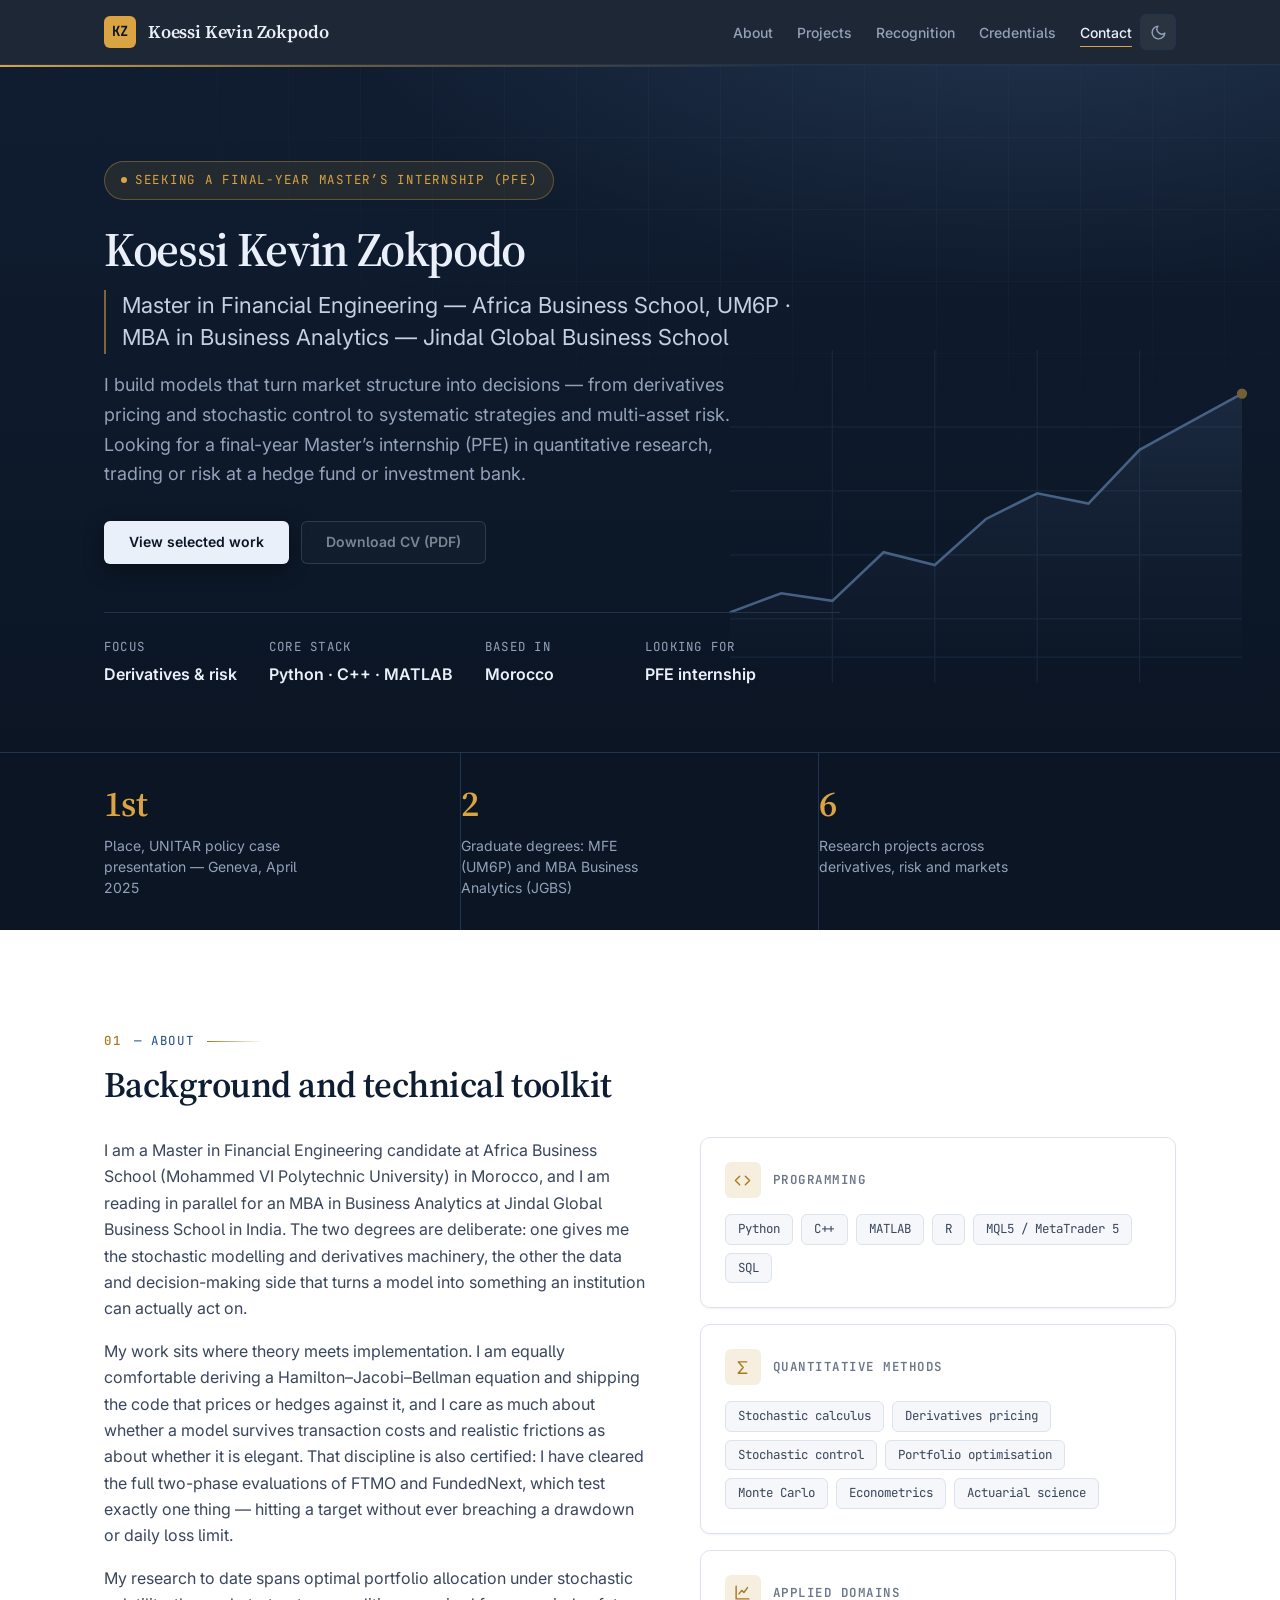
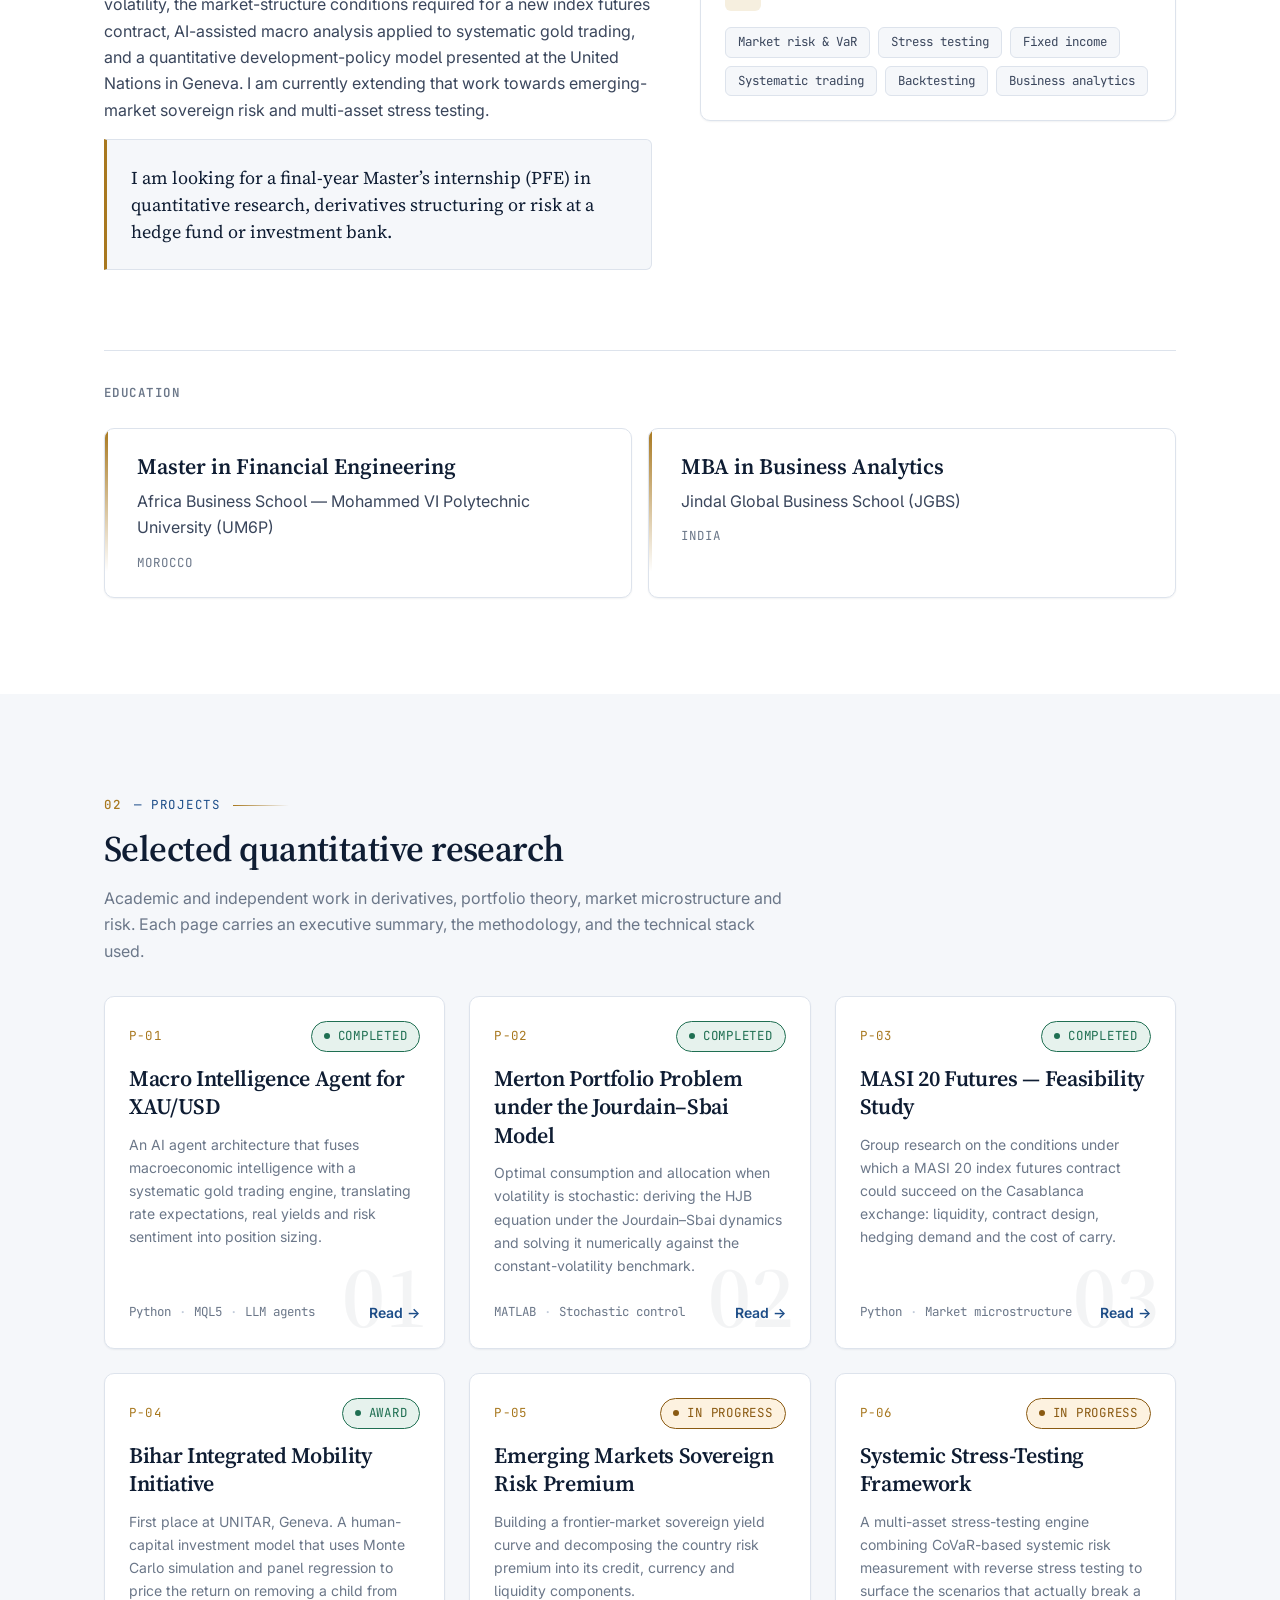
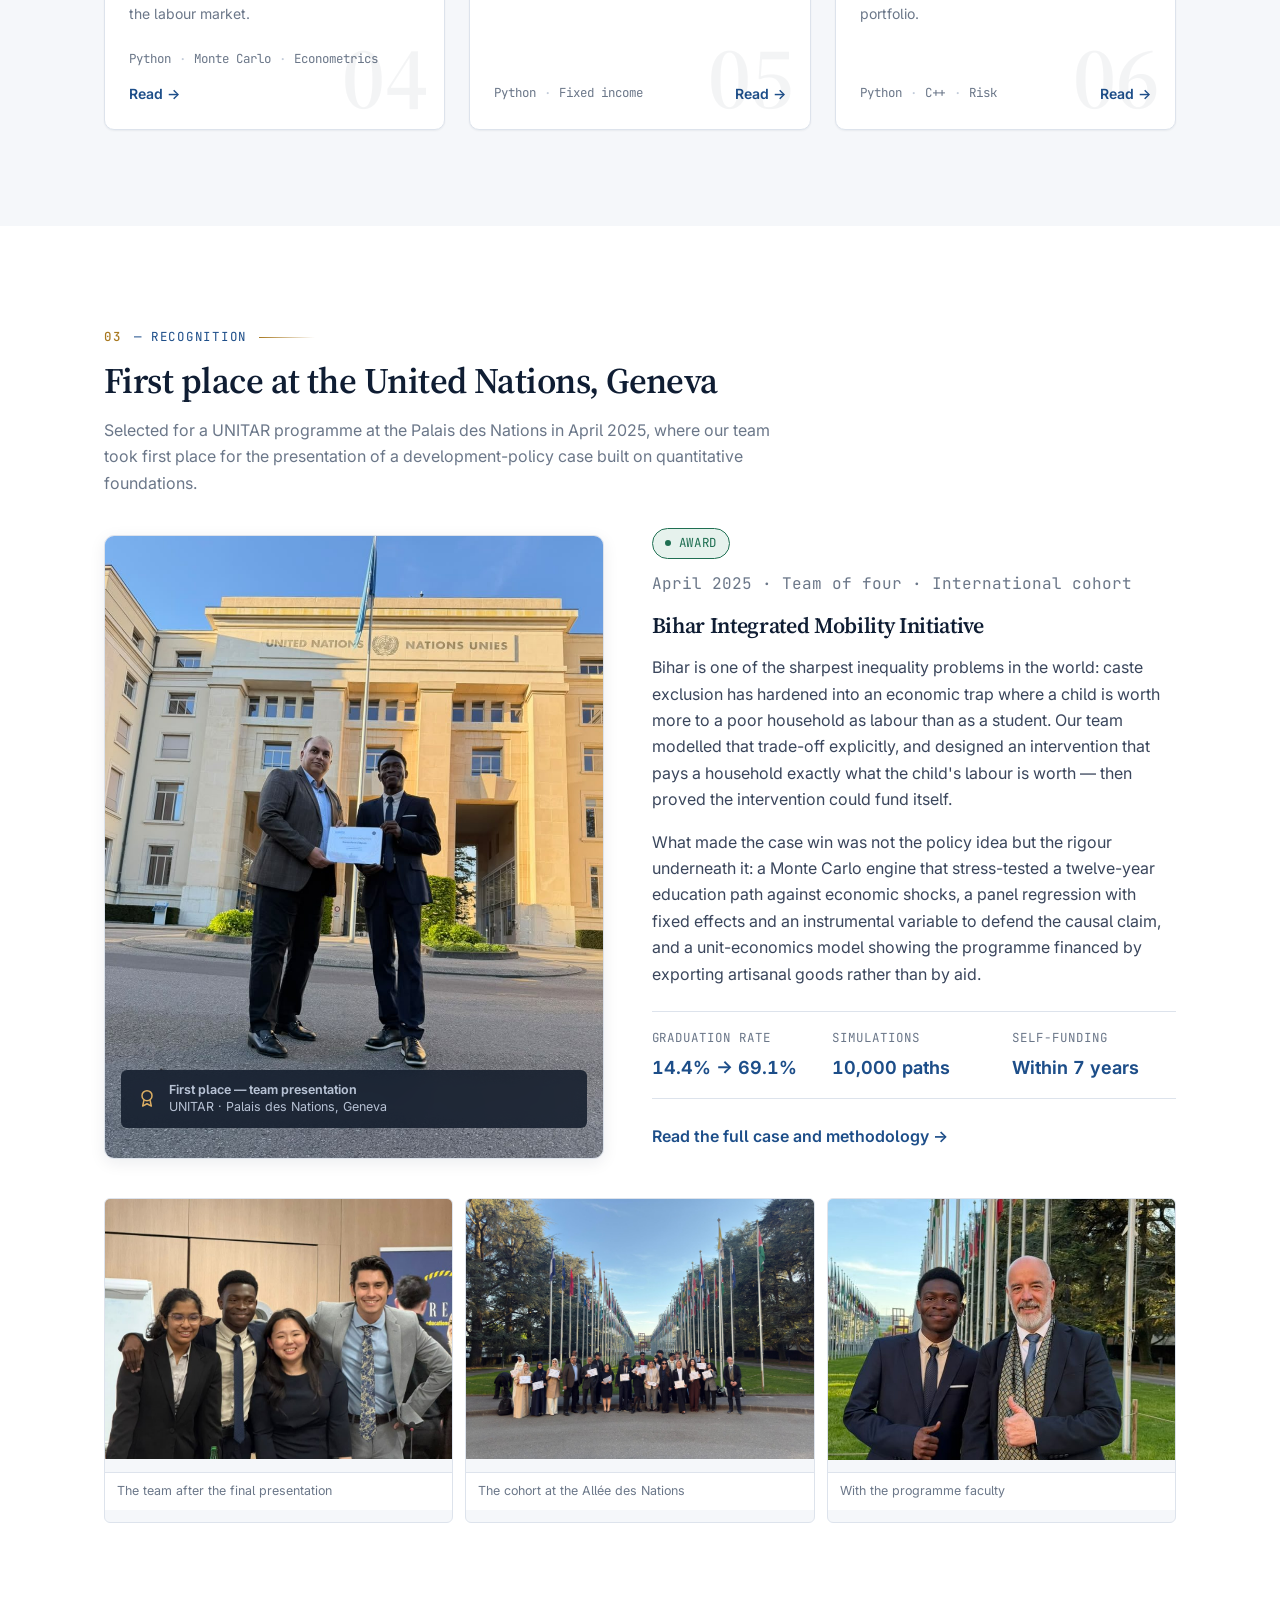
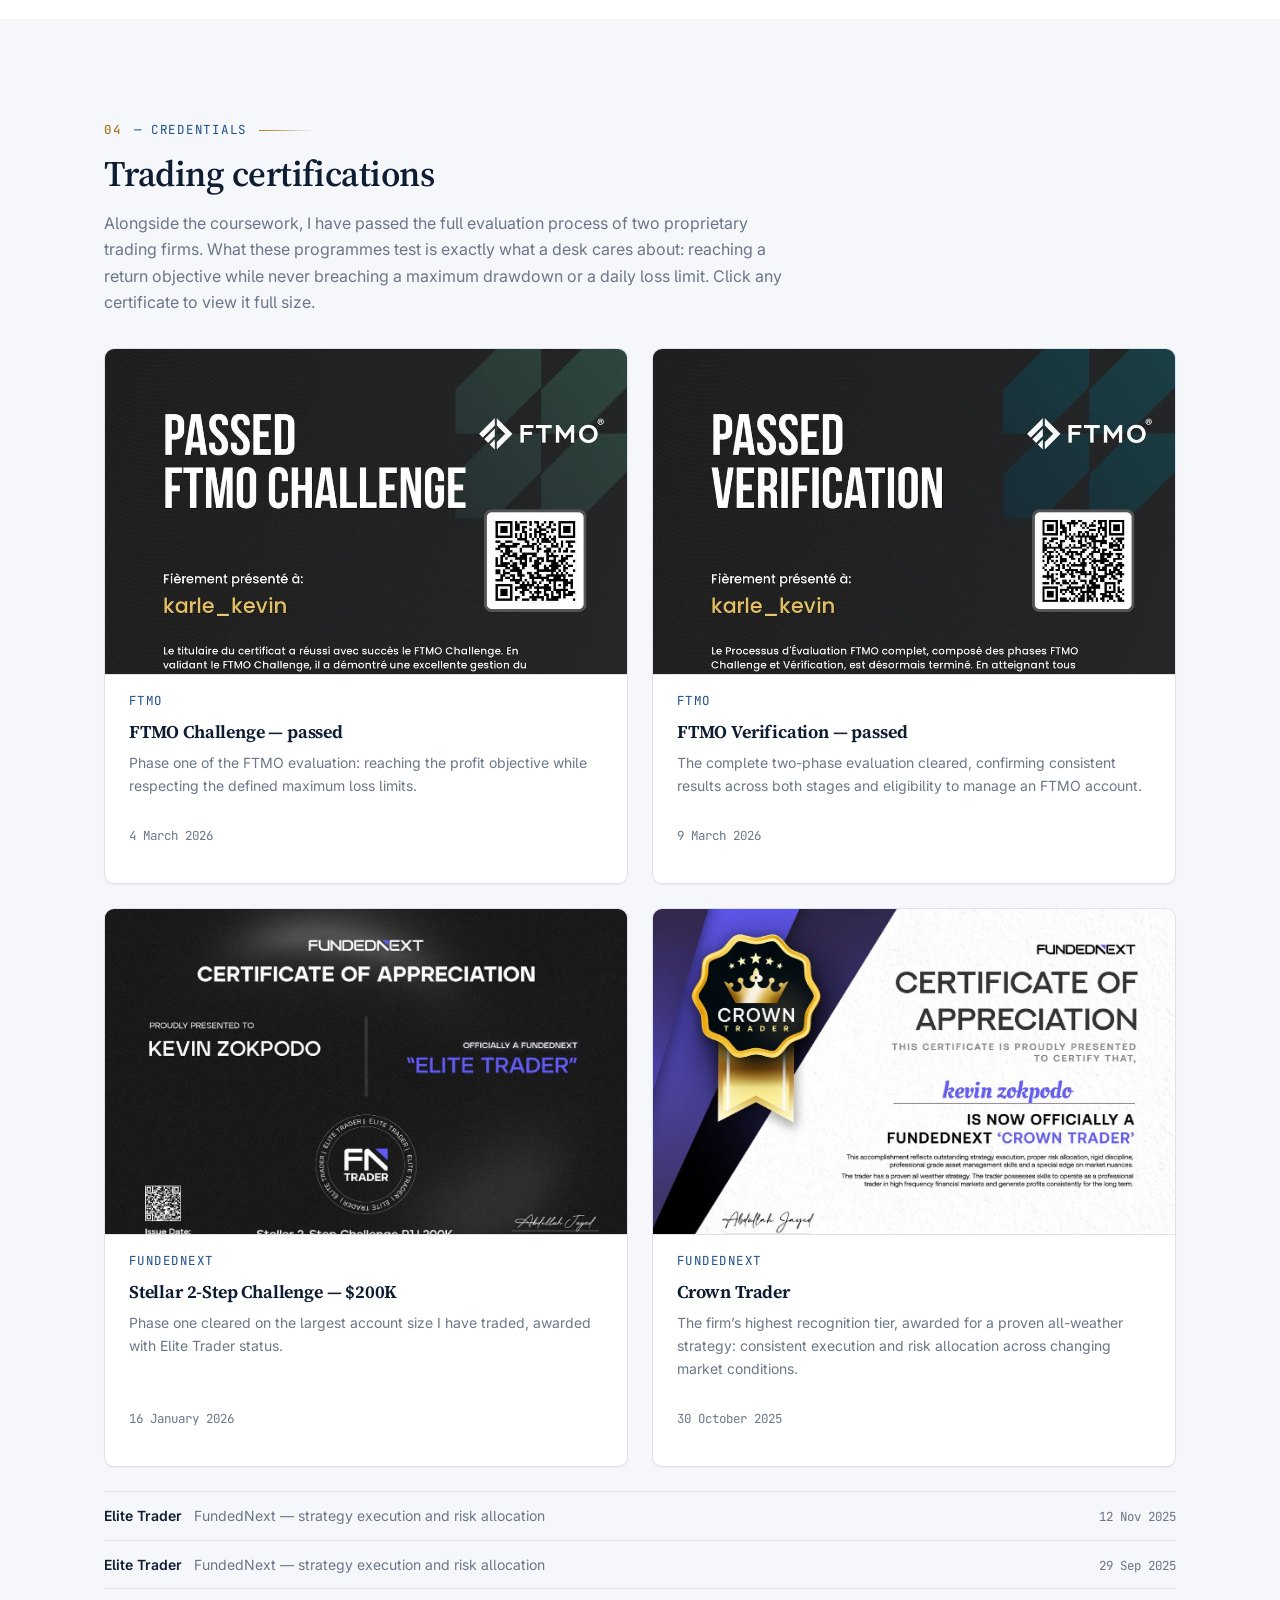
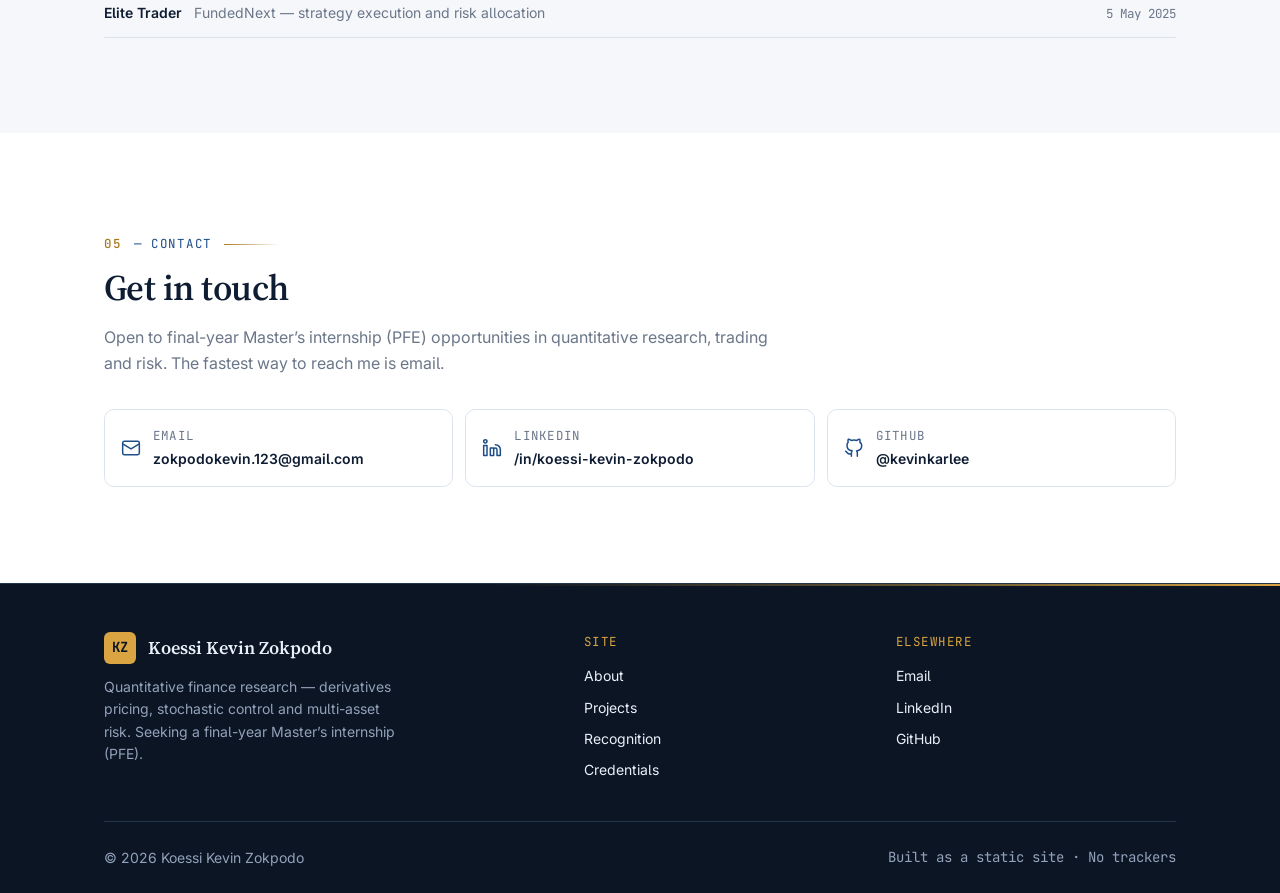
==== commit cab73e0c: "Point the LinkedIn links at the real profile Replaces the YOUR-LINKEDIN-HANDLE placeholder with koes" ====
--- a/index.html
+++ b/index.html
@@ -9,7 +9,7 @@
      ------------------------------------------------------------------------
      BEFORE PUBLISHING: replace every occurrence of
        https://quantstuffs.com   -> your real Cloudflare Pages / custom domain
-       YOUR-LINKEDIN-HANDLE            -> your LinkedIn vanity URL
+       koessi-kevin-zokpodo            -> your LinkedIn vanity URL
        kevinkarlee              -> your GitHub username
        zokpodokevin.123@gmail.com          -> your contact email
      A find-and-replace across the repo covers all pages at once.
@@ -851,7 +851,7 @@
         </li>
 
         <li>
-          <a class="contact-item" href="https://www.linkedin.com/in/YOUR-LINKEDIN-HANDLE"
+          <a class="contact-item" href="https://www.linkedin.com/in/koessi-kevin-zokpodo"
              target="_blank" rel="noopener noreferrer">
             <svg width="20" height="20" viewBox="0 0 24 24" fill="none" stroke="currentColor"
                  stroke-width="1.8" stroke-linecap="round" stroke-linejoin="round" aria-hidden="true">
@@ -861,7 +861,7 @@
             </svg>
             <span>
               <span class="contact-item__label">LinkedIn</span>
-              <span class="contact-item__value">/in/YOUR-LINKEDIN-HANDLE</span>
+              <span class="contact-item__value">/in/koessi-kevin-zokpodo</span>
             </span>
           </a>
         </li>
@@ -917,7 +917,7 @@
         <p class="site-footer__title">Elsewhere</p>
         <ul class="site-footer__list">
           <li><a href="mailto:zokpodokevin.123@gmail.com">Email</a></li>
-          <li><a href="https://www.linkedin.com/in/YOUR-LINKEDIN-HANDLE" target="_blank" rel="noopener noreferrer">LinkedIn</a></li>
+          <li><a href="https://www.linkedin.com/in/koessi-kevin-zokpodo" target="_blank" rel="noopener noreferrer">LinkedIn</a></li>
           <li><a href="https://github.com/kevinkarlee" target="_blank" rel="noopener noreferrer">GitHub</a></li>
         </ul>
       </div>
